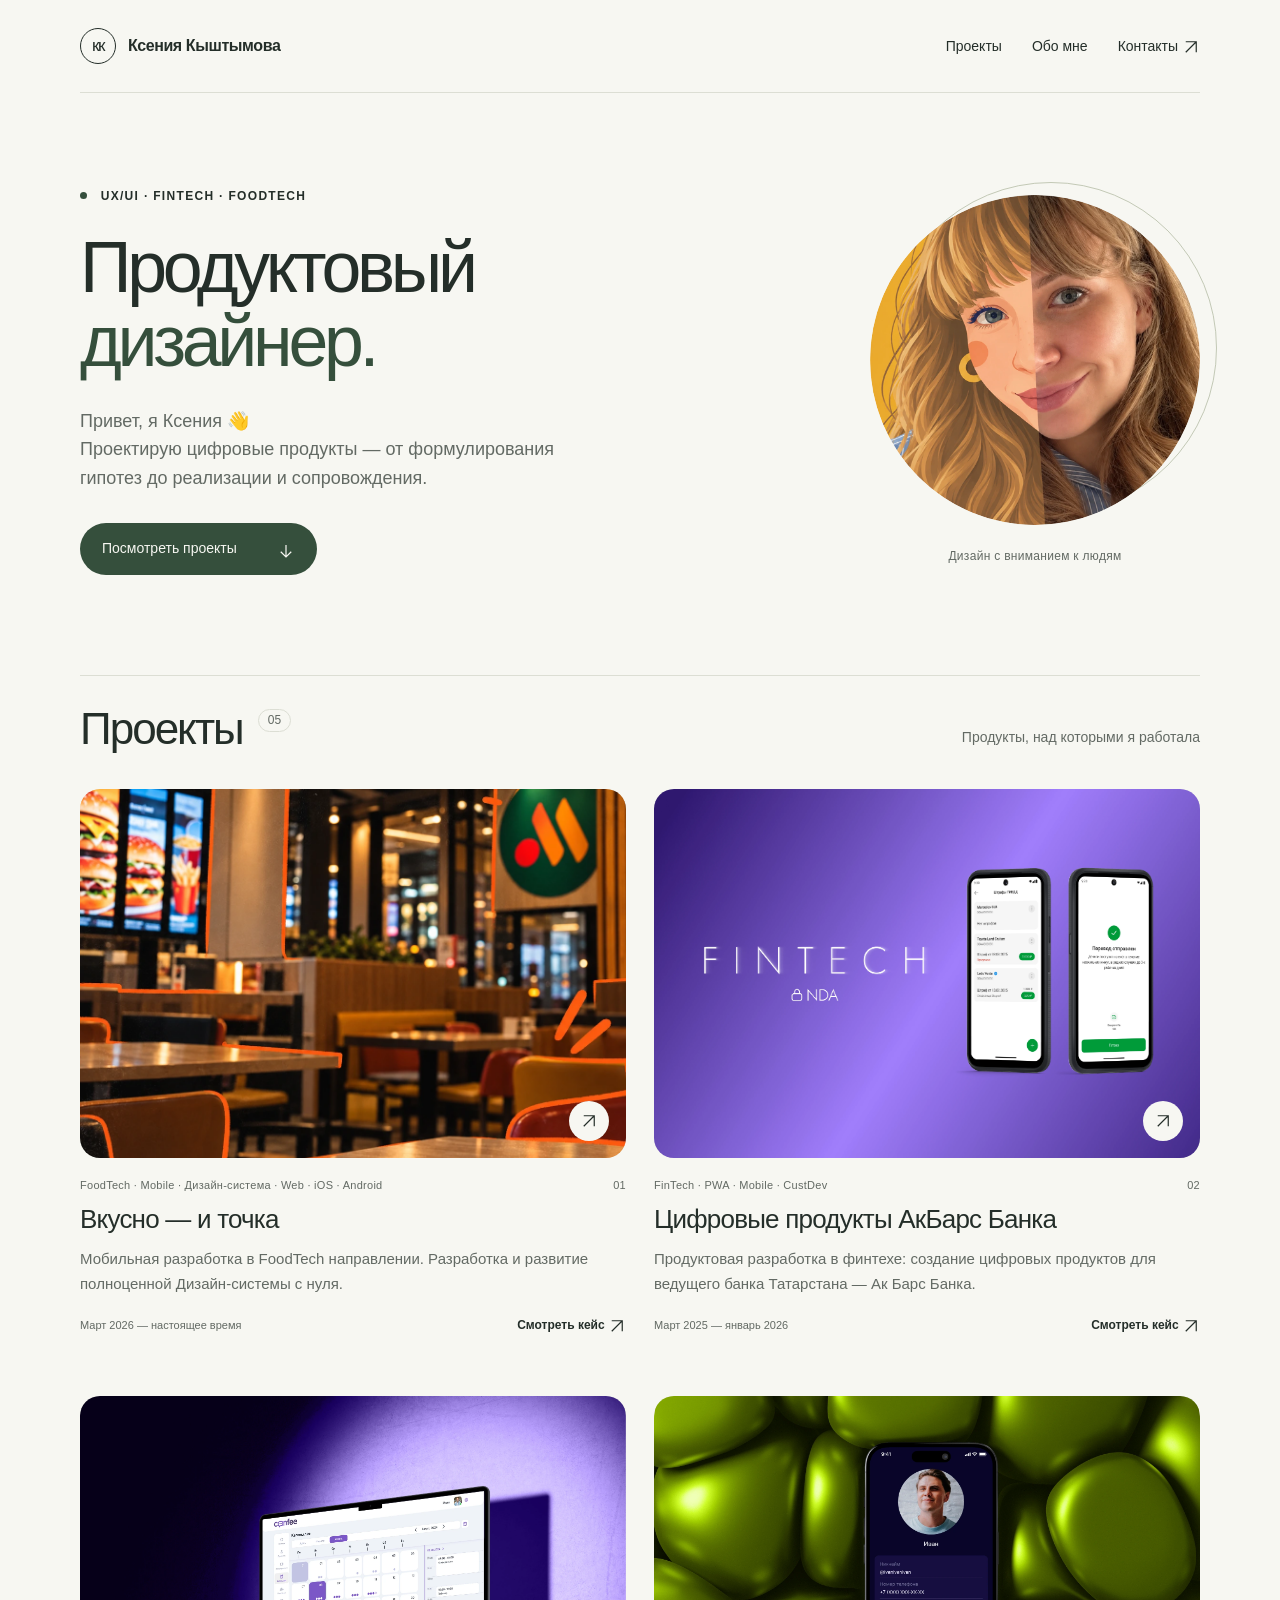
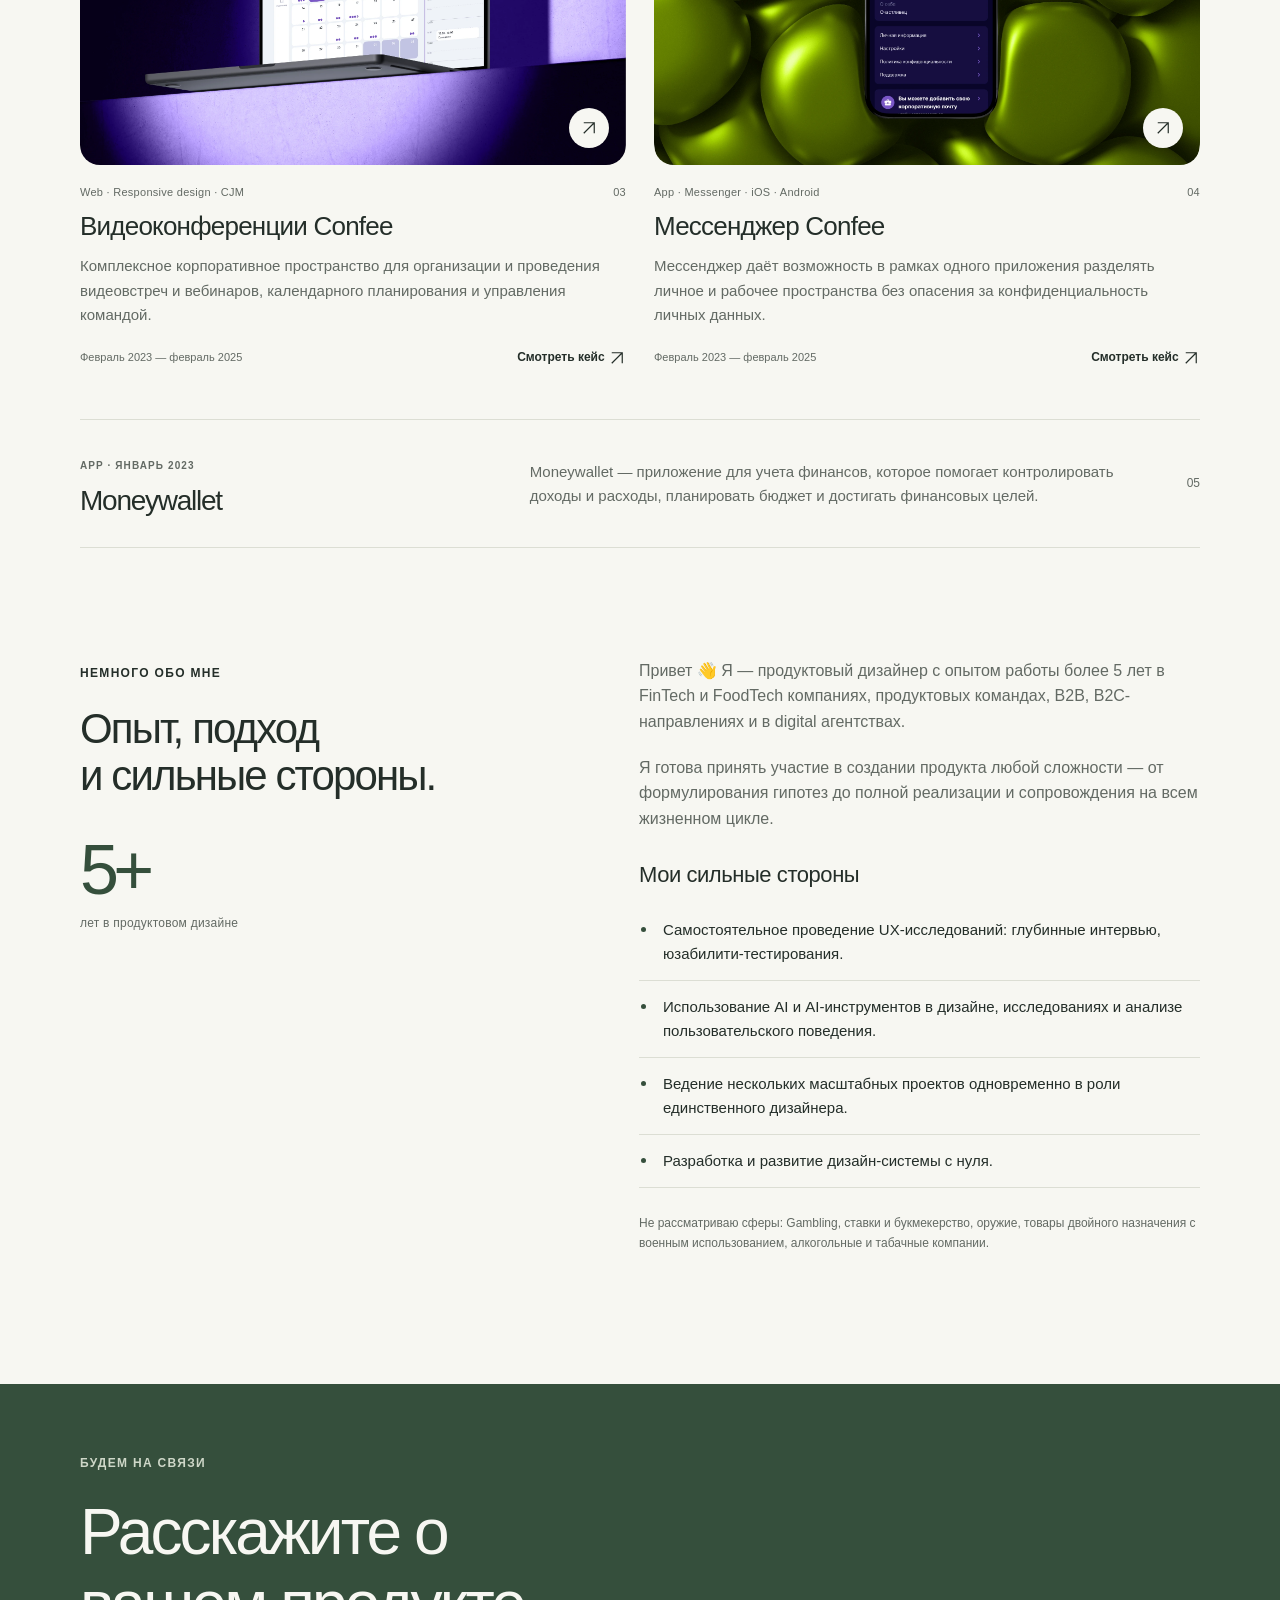
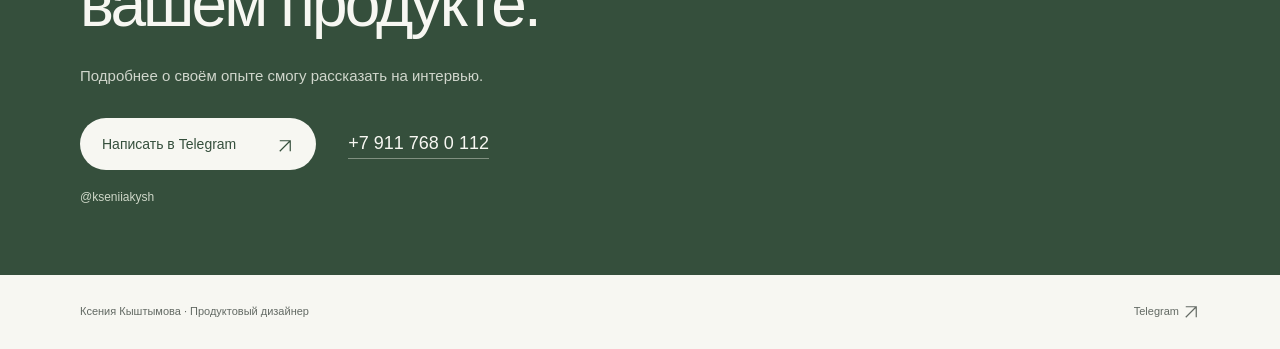
==== index.html @ c553a800 "Add Ksenia Kyshtymova portfolio for GitHub Pages" ====
<!doctype html>
<html lang="ru">
<head>
  <meta charset="utf-8">
  <meta name="viewport" content="width=device-width, initial-scale=1">
  <title>Ксения Кыштымова — продуктовый дизайнер</title>
  <meta name="description" content="Портфолио продуктового дизайнера: FinTech, FoodTech, веб-платформы и мобильные приложения. Более 5 лет опыта в B2B и B2C.">
  <meta name="theme-color" content="#f7f7f2">
  <meta property="og:type" content="website">
  <meta property="og:locale" content="ru_RU">
  <meta property="og:title" content="Ксения Кыштымова — продуктовый дизайнер">
  <meta property="og:description" content="Портфолио продуктового дизайнера: FinTech, FoodTech, веб-платформы и мобильные приложения. Более 5 лет опыта в B2B и B2C.">
  <meta property="og:url" content="https://glebsly.github.io/ksushapd/">
  <meta property="og:image" content="https://glebsly.github.io/ksushapd/assets/social.jpg">
  <link rel="canonical" href="https://glebsly.github.io/ksushapd/">
  <link rel="icon" href="assets/favicon.svg" type="image/svg+xml">
  <link rel="stylesheet" href="assets/style.css">
</head><body>
<a class="skip-link" href="#main">Перейти к содержимому</a>
<header class="site-header wrap">
  <a class="wordmark" href="index.html" aria-label="Ксения Кыштымова — на главную"><span class="monogram" aria-hidden="true">кк</span><span>Ксения Кыштымова</span></a>
  <nav aria-label="Главная навигация">
    <a href="#projects">Проекты</a>
    <a href="#about">Обо мне</a>
    <a href="#contact">Контакты <span aria-hidden="true"><svg viewBox="0 0 24 24" width="18" height="18" fill="none" stroke="currentColor" stroke-width="1.6" aria-hidden="true"><path d="M5 19 19 5M5 5h14v14"/></svg></span></a>
  </nav>
</header>
<main id="main">
  <section class="hero wrap" aria-labelledby="hero-title">
    <div class="hero-copy">
      <p class="eyebrow"><span class="dot" aria-hidden="true"></span> UX/UI · FinTech · FoodTech</p>
      <h1 id="hero-title">Продуктовый<br><span>дизайнер.</span></h1>
      <p class="hero-intro">Привет, я Ксения 👋<br>Проектирую цифровые продукты — от формулирования гипотез до реализации и сопровождения.</p>
      <a class="button" href="#projects">Посмотреть проекты <span aria-hidden="true"><svg viewBox="0 0 24 24" width="18" height="18" fill="none" stroke="currentColor" stroke-width="1.6" aria-hidden="true"><path d="M12 4v16M5 13l7 7 7-7"/></svg></span></a>
    </div>
    <div class="hero-portrait">
      <img src="assets/5ed52c6af597.webp" alt="Ксения Кыштымова" width="1035" height="1035" fetchpriority="high">
      <span class="portrait-caption">Дизайн с вниманием к людям</span>
    </div>
  </section>
  <section class="projects wrap" id="projects" aria-labelledby="projects-title">
    <div class="section-heading"><h2 id="projects-title">Проекты<span class="count">05</span></h2><p>Продукты, над которыми я работала</p></div>
    <div class="project-grid"><article class="project-card food">
  <a class="project-visual" href="cases/vkusno-i-tochka.html" aria-label="Открыть кейс: Вкусно — и точка">
    <img src="assets/9f3213bb5ba1.webp" alt="Интерьер ресторана «Вкусно — и точка»" width="1145" height="1373" loading="lazy" decoding="async">
    <span class="project-open" aria-hidden="true"><svg viewBox="0 0 24 24" width="18" height="18" fill="none" stroke="currentColor" stroke-width="1.6" aria-hidden="true"><path d="M5 19 19 5M5 5h14v14"/></svg></span>
  </a>
  <div class="project-meta"><span>FoodTech · Mobile · Дизайн-система · Web · iOS · Android</span><span>01</span></div>
  <h3><a href="cases/vkusno-i-tochka.html">Вкусно — и точка</a></h3>
  <p>Мобильная разработка в FoodTech направлении. Разработка и развитие полноценной Дизайн-системы с нуля.</p>
  <div class="project-bottom"><span>Март 2026 — настоящее время</span><a href="cases/vkusno-i-tochka.html" aria-label="Подробнее: Вкусно — и точка">Смотреть кейс <span aria-hidden="true"><svg viewBox="0 0 24 24" width="18" height="18" fill="none" stroke="currentColor" stroke-width="1.6" aria-hidden="true"><path d="M5 19 19 5M5 5h14v14"/></svg></span></a></div>
</article><article class="project-card bank">
  <a class="project-visual" href="cases/ak-bars.html" aria-label="Открыть кейс: Цифровые продукты АкБарс Банка">
    <img src="assets/fdded7eb552b.webp" alt="Мобильные интерфейсы цифровых продуктов АкБарс Банка" width="3069" height="1958" loading="lazy" decoding="async">
    <span class="project-open" aria-hidden="true"><svg viewBox="0 0 24 24" width="18" height="18" fill="none" stroke="currentColor" stroke-width="1.6" aria-hidden="true"><path d="M5 19 19 5M5 5h14v14"/></svg></span>
  </a>
  <div class="project-meta"><span>FinTech · PWA · Mobile · CustDev</span><span>02</span></div>
  <h3><a href="cases/ak-bars.html">Цифровые продукты АкБарс Банка</a></h3>
  <p>Продуктовая разработка в финтехе: создание цифровых продуктов для ведущего банка Татарстана — Ак Барс Банка.</p>
  <div class="project-bottom"><span>Март 2025 — январь 2026</span><a href="cases/ak-bars.html" aria-label="Подробнее: Цифровые продукты АкБарс Банка">Смотреть кейс <span aria-hidden="true"><svg viewBox="0 0 24 24" width="18" height="18" fill="none" stroke="currentColor" stroke-width="1.6" aria-hidden="true"><path d="M5 19 19 5M5 5h14v14"/></svg></span></a></div>
</article><article class="project-card video">
  <a class="project-visual" href="cases/confee-video.html" aria-label="Открыть кейс: Видеоконференции Confee">
    <img src="assets/6a3ffffc1e1a.webp" alt="Веб-платформа Confee: календарь и видеоконференции" width="2171" height="1629" loading="lazy" decoding="async">
    <span class="project-open" aria-hidden="true"><svg viewBox="0 0 24 24" width="18" height="18" fill="none" stroke="currentColor" stroke-width="1.6" aria-hidden="true"><path d="M5 19 19 5M5 5h14v14"/></svg></span>
  </a>
  <div class="project-meta"><span>Web · Responsive design · CJM</span><span>03</span></div>
  <h3><a href="cases/confee-video.html">Видеоконференции Confee</a></h3>
  <p>Комплексное корпоративное пространство для организации и проведения видеовстреч и вебинаров, календарного планирования и управления командой.</p>
  <div class="project-bottom"><span>Февраль 2023 — февраль 2025</span><a href="cases/confee-video.html" aria-label="Подробнее: Видеоконференции Confee">Смотреть кейс <span aria-hidden="true"><svg viewBox="0 0 24 24" width="18" height="18" fill="none" stroke="currentColor" stroke-width="1.6" aria-hidden="true"><path d="M5 19 19 5M5 5h14v14"/></svg></span></a></div>
</article><article class="project-card messenger">
  <a class="project-visual" href="cases/confee-messenger.html" aria-label="Открыть кейс: Мессенджер Confee">
    <img src="assets/93900ab8b7a8.webp" alt="Мобильное приложение Confee: личное и рабочее пространства" width="2000" height="1500" loading="lazy" decoding="async">
    <span class="project-open" aria-hidden="true"><svg viewBox="0 0 24 24" width="18" height="18" fill="none" stroke="currentColor" stroke-width="1.6" aria-hidden="true"><path d="M5 19 19 5M5 5h14v14"/></svg></span>
  </a>
  <div class="project-meta"><span>App · Messenger · iOS · Android</span><span>04</span></div>
  <h3><a href="cases/confee-messenger.html">Мессенджер Confee</a></h3>
  <p>Мессенджер даёт возможность в рамках одного приложения разделять личное и рабочее пространства без опасения за конфиденциальность личных данных.</p>
  <div class="project-bottom"><span>Февраль 2023 — февраль 2025</span><a href="cases/confee-messenger.html" aria-label="Подробнее: Мессенджер Confee">Смотреть кейс <span aria-hidden="true"><svg viewBox="0 0 24 24" width="18" height="18" fill="none" stroke="currentColor" stroke-width="1.6" aria-hidden="true"><path d="M5 19 19 5M5 5h14v14"/></svg></span></a></div>
</article></div>
    <article class="side-project">
      <div class="side-project-heading"><span class="eyebrow">App · Январь 2023</span><h3>Moneywallet</h3></div>
      <p>Moneywallet — приложение для учета финансов, которое помогает контролировать доходы и расходы, планировать бюджет и достигать финансовых целей.</p>
      <span class="side-project-number" aria-hidden="true">05</span>
    </article>
  </section>
  <section class="about wrap" id="about" aria-labelledby="about-title">
    <div class="about-heading"><span class="eyebrow">Немного обо мне</span><h2 id="about-title">Опыт, подход<br>и сильные стороны.</h2><p class="experience">5+ <span>лет в продуктовом дизайне</span></p></div>
    <div class="about-copy">
      <p>Привет 👋 Я — продуктовый дизайнер с опытом работы более 5 лет в FinTech и FoodTech компаниях, продуктовых командах, B2B, B2C-направлениях и в digital агентствах.</p>
      <p>Я готова принять участие в создании продукта любой сложности — от формулирования гипотез до полной реализации и сопровождения на всем жизненном цикле.</p>
      <h3>Мои сильные стороны</h3>
      <ul class="strengths">
        <li>Самостоятельное проведение UX-исследований: глубинные интервью, юзабилити-тестирования.</li>
        <li>Использование AI и AI-инструментов в дизайне, исследованиях и анализе пользовательского поведения.</li>
        <li>Ведение нескольких масштабных проектов одновременно в роли единственного дизайнера.</li>
        <li>Разработка и развитие дизайн-системы с нуля.</li>
      </ul>
      <p class="preferences">Не рассматриваю сферы: Gambling, ставки и букмекерство, оружие, товары двойного назначения с военным использованием, алкогольные и табачные компании.</p>
    </div>
  </section>
  <section class="contact" id="contact" aria-labelledby="contact-title"><div class="wrap contact-inner">
    <span class="eyebrow">Будем на связи</span>
    <h2 id="contact-title">Расскажите о<br>вашем продукте.</h2>
    <p>Подробнее о своём опыте смогу рассказать на интервью.</p>
    <div class="contact-links"><a class="button button-light" href="https://t.me/kseniiakysh">Написать в Telegram <span aria-hidden="true"><svg viewBox="0 0 24 24" width="18" height="18" fill="none" stroke="currentColor" stroke-width="1.6" aria-hidden="true"><path d="M5 19 19 5M5 5h14v14"/></svg></span></a><a class="phone" href="tel:+79117680112">+7 911 768 0 112</a></div>
    <span class="contact-handle">@kseniiakysh</span>
  </div></section>
</main>
<footer class="site-footer wrap">
  <span>Ксения Кыштымова · Продуктовый дизайнер</span>
  <a href="https://t.me/kseniiakysh">Telegram <span aria-hidden="true"><svg viewBox="0 0 24 24" width="18" height="18" fill="none" stroke="currentColor" stroke-width="1.6" aria-hidden="true"><path d="M5 19 19 5M5 5h14v14"/></svg></span></a>
</footer>
</body>
</html>
---- assets/style.css ----
:root{--paper:#f7f7f2;--ink:#242e29;--muted:#636a64;--line:#dcded4;--green:#354f3c;--soft:#e8eadf;--radius:20px}
*{box-sizing:border-box}
html{scroll-behavior:smooth;scroll-padding-top:24px}
body{margin:0;background:var(--paper);color:var(--ink);font-family:Arial,Helvetica,sans-serif;font-size:17px;line-height:1.6;-webkit-font-smoothing:antialiased}
a{color:inherit;text-decoration:none}
button,a{-webkit-tap-highlight-color:transparent}
a:focus-visible,button:focus-visible{outline:3px solid #809653;outline-offset:6px;border-radius:4px}
img{max-width:100%;height:auto;display:block}
svg{display:inline-block;vertical-align:middle;flex-shrink:0}
h1,h2,h3,p{margin:0}
h1,h2,h3{line-height:1.12;letter-spacing:-.045em;font-weight:500}
.wrap{width:min(1120px,calc(100% - 80px));margin-inline:auto}
.skip-link{position:absolute;top:10px;left:10px;transform:translateY(-160%);z-index:20;background:var(--green);color:white;padding:12px 20px}
.skip-link:focus{transform:translateY(0)}
.site-header{display:flex;align-items:center;justify-content:space-between;gap:24px;padding-block:28px;border-bottom:1px solid var(--line)}
.wordmark{display:flex;gap:12px;align-items:center;font-size:16px;font-weight:600;letter-spacing:-.025em}
.monogram{display:grid;place-items:center;border:1px solid var(--ink);width:36px;height:36px;border-radius:50%;font-size:17px;letter-spacing:-.08em;font-weight:500}
.site-header nav{display:flex;gap:30px;font-size:14px}
.site-header nav a:hover{color:var(--green);text-decoration:underline;text-underline-offset:5px}
.hero{display:grid;grid-template-columns:1.5fr 1fr;align-items:center;gap:64px;padding-block:94px 100px}
.eyebrow{font-size:12px;letter-spacing:.11em;text-transform:uppercase;font-weight:600;line-height:1.5}
.dot{width:7px;height:7px;background:var(--green);border-radius:50%;display:inline-block;margin-right:9px;margin-bottom:1px}
.hero h1{font-size:clamp(46px,5.6vw,74px);letter-spacing:-.06em;line-height:1.03;margin-top:26px}
.hero h1 span{color:var(--green)}
.hero-intro{margin-top:28px;max-width:480px;color:var(--muted);font-size:18px;line-height:1.6}
.button{display:inline-flex;align-items:center;justify-content:space-between;gap:40px;padding:15px 22px;background:var(--green);color:var(--paper);border-radius:40px;font-size:14px;font-weight:500;transition:background .2s,transform .2s;line-height:1.5}
.hero .button{margin-top:30px}
.button:hover{background:#253b2c;transform:translateY(-2px)}
.button span{font-size:21px;line-height:1}
.hero-portrait{position:relative;display:flex;flex-direction:column;align-items:center;justify-self:end;width:330px;max-width:100%}
.hero-portrait:before{content:"";position:absolute;width:100%;aspect-ratio:1;border:1px solid #c3c9b6;border-radius:50%;top:-13px;left:15px}
.hero-portrait img{width:100%;border-radius:50%;position:relative;aspect-ratio:1;object-fit:cover}
.portrait-caption{font-size:12px;color:var(--muted);margin-top:22px;letter-spacing:.025em}
.projects{padding-block:0 80px}
.section-heading{display:flex;justify-content:space-between;align-items:flex-end;gap:24px;border-top:1px solid var(--line);padding-top:28px;margin-bottom:36px}
.section-heading h2{font-size:44px;display:flex;align-items:flex-start;gap:15px}
.count{font-size:12px;letter-spacing:0;margin-top:5px;color:var(--muted);border:1px solid var(--line);border-radius:20px;padding:4px 9px}
.section-heading>p{font-size:14px;color:var(--muted);margin-bottom:4px}
.project-grid{display:grid;grid-template-columns:1fr 1fr;gap:60px 28px}
.project-card{min-width:0}
.project-visual{display:block;position:relative;overflow:hidden;border-radius:var(--radius);background:var(--soft);aspect-ratio:1.48}
.project-visual img{width:100%;height:100%;object-fit:cover;transition:transform .45s}
.food .project-visual img{object-position:center 46%}
.project-visual:hover img{transform:scale(1.025)}
.project-open{position:absolute;right:17px;bottom:17px;border-radius:50%;width:40px;height:40px;display:grid;place-items:center;background:var(--paper);color:var(--ink);font-size:24px}
.project-meta{display:flex;justify-content:space-between;gap:12px;margin-block:19px 10px;font-size:11px;letter-spacing:.025em;color:var(--muted)}
.project-card h3{font-size:26px;line-height:1.18;letter-spacing:-.03em}
.project-card h3 a:hover{text-decoration:underline;text-underline-offset:5px;text-decoration-thickness:1px}
.project-card>p{font-size:15px;color:var(--muted);margin-top:12px;line-height:1.65}
.project-bottom{display:flex;justify-content:space-between;align-items:baseline;gap:16px;padding-top:20px;font-size:11px;color:var(--muted)}
.project-bottom a{flex-shrink:0;color:var(--ink);font-size:12px;font-weight:600}
.project-bottom a:hover{text-decoration:underline;text-underline-offset:4px}
.side-project{margin-top:52px;border-top:1px solid var(--line);border-bottom:1px solid var(--line);padding-block:30px;display:grid;grid-template-columns:1fr 1.5fr auto;gap:36px;align-items:center}
.side-project .eyebrow{font-size:10px;color:var(--muted)}
.side-project h3{font-size:28px;margin-top:8px}
.side-project>p{font-size:15px;color:var(--muted)}
.side-project-number{font-size:12px;color:var(--muted)}
.about{display:grid;grid-template-columns:.9fr 1.1fr;gap:100px;padding-block:30px 110px}
.about h2{font-size:42px;margin-top:20px}
.experience{font-size:70px;line-height:1;margin-top:36px;color:var(--green);letter-spacing:-.08em}
.experience span{display:block;font-size:12px;letter-spacing:.02em;margin-top:12px;color:var(--muted)}
.about-copy>p{font-size:16px;color:var(--muted);margin-bottom:20px}
.about-copy h3{font-size:22px;margin-top:32px;letter-spacing:-.02em}
.strengths{list-style:none;padding:0;margin:16px 0 24px;font-size:15px}
.strengths li{padding:14px 0 14px 24px;border-bottom:1px solid var(--line);position:relative}
.strengths li:before{content:"";position:absolute;left:2px;top:23px;width:5px;height:5px;border-radius:50%;background:var(--green)}
.about-copy .preferences{font-size:12px;line-height:1.7;margin-top:25px}
.contact{background:var(--green);color:var(--paper)}
.contact-inner{padding-block:64px 68px;position:relative}
.contact .eyebrow{color:#ced7c8}
.contact h2{font-size:clamp(40px,5.3vw,64px);margin-top:22px}
.contact p{font-size:15px;color:#d0d6cc;margin-top:24px}
.contact-links{display:flex;align-items:center;gap:32px;flex-wrap:wrap;margin-top:30px}
.button-light{background:var(--paper);color:var(--green)}
.button-light:hover{background:#e4e7da}
.phone{font-size:18px;font-variant-numeric:tabular-nums;border-bottom:1px solid #809080;line-height:1.6}
.phone:hover{border-color:var(--paper)}
.contact-handle{font-size:12px;color:#ced7c8;display:block;margin-top:18px}
.site-footer{display:flex;justify-content:space-between;align-items:center;gap:20px;padding-block:28px;font-size:11px;color:var(--muted)}
.site-footer a:hover{text-decoration:underline;text-underline-offset:4px}
.case-main{max-width:1000px;padding-top:42px}
.back-link{font-size:13px;color:var(--muted)}
.back-link:hover{text-decoration:underline;text-underline-offset:4px}
.case-header{padding-block:46px 40px;border-bottom:1px solid var(--line);margin-bottom:34px}
.case-header .eyebrow{color:var(--green)}
.case-header h1{font-size:clamp(36px,5.2vw,62px);max-width:820px;margin-top:20px}
.case-date{font-size:13px;color:var(--muted);margin-top:22px}
.case-content{font-size:17px;overflow-wrap:anywhere}
.case-content p{margin:18px 0;line-height:1.75}
.case-content h2{font-size:30px;margin-block:46px 22px;letter-spacing:-.035em}
.case-content h3{font-size:23px;line-height:1.45;margin-block:26px 16px;letter-spacing:-.015em}
.case-content mark{background:var(--soft);color:var(--ink);padding:2px 5px;border-radius:4px;box-decoration-break:clone;-webkit-box-decoration-break:clone}
.case-content .highlight-pink{background:#f0e4ed}
.case-content .highlight-teal{background:#e0ece4}
.case-content ul,.case-content ol{padding-left:25px;margin-block:18px}
.case-content li{padding-left:5px;margin-block:9px;line-height:1.65}
.case-content figure{margin:28px 0}
.case-content figure img{width:100%;height:auto;border-radius:12px}
.case-content figure a{display:block;border-radius:12px}
.case-content figure a:hover{outline:1px solid #b2b9a7;outline-offset:4px}
.case-content .column-list{display:flex;gap:30px}
.case-content .column{flex:1;min-width:0}
.case-content .column-list figure{margin-block:14px}
.case-content hr{border:0;border-top:1px solid var(--line);margin-block:40px}
.case-content blockquote{margin:24px 0;border-left:3px solid var(--green);padding-left:22px}
.case-next{display:flex;justify-content:space-between;align-items:center;gap:30px;border-top:1px solid var(--line);margin-top:60px;padding-block:32px 48px;font-size:14px}
.case-next a:hover{text-decoration:underline;text-underline-offset:4px}
.case-page .site-footer{border-top:1px solid var(--line)}
@media(min-width:1450px){.hero h1{font-size:80px}}
@media(max-width:1000px){.hero{gap:40px;padding-block:70px 80px}.hero-portrait{width:270px}.hero h1{font-size:60px}.about{gap:54px}.project-bottom{flex-direction:column;gap:8px}}
@media(max-width:760px){
  .wrap{width:calc(100% - 40px)}
  .site-header{padding-block:20px;gap:16px;flex-wrap:wrap}
  .wordmark{font-size:14px;gap:10px}.monogram{width:30px;height:30px;font-size:15px}
  .site-header nav{gap:22px;font-size:12px}
  .hero{grid-template-columns:1fr auto;gap:22px;padding-block:54px 64px}
  .hero h1{font-size:clamp(40px,6.7vw,53px)}.hero .eyebrow{font-size:10px}.hero-intro{font-size:16px;margin-top:22px}.hero-portrait{width:190px}
  .portrait-caption{font-size:9px}.hero .button{font-size:13px;padding:13px 18px;margin-top:24px;gap:28px}
  .section-heading h2{font-size:36px}.section-heading>p{font-size:12px;max-width:180px;text-align:right}
  .project-grid{gap:42px 20px}.project-card h3{font-size:22px}.project-card>p{font-size:14px}.project-meta{font-size:10px;line-height:1.5}.project-visual{border-radius:14px;aspect-ratio:1.25}
  .project-open{width:33px;height:33px;font-size:21px;right:12px;bottom:12px}
  .side-project{gap:20px;grid-template-columns:.8fr 1.2fr}.side-project-number{display:none}
  .about{gap:32px;grid-template-columns:1fr 1.25fr;padding-block:10px 72px}.about h2{font-size:32px}.about-copy>p{font-size:15px}.strengths{font-size:14px}.experience{font-size:60px}
  .contact-inner{padding-block:48px}.contact h2{font-size:46px}.contact-links{gap:22px}
  .site-footer{font-size:10px;padding-block:23px}
  .case-content{font-size:16px}.case-content h2{font-size:28px}.case-content h3{font-size:21px}.case-content .column-list{gap:20px}
}
@media(max-width:540px){
  .site-header{justify-content:center;gap:17px}.site-header nav{justify-content:center;width:100%;gap:28px}
  .hero{grid-template-columns:1fr;padding-block:42px 56px;gap:34px}
  .hero-copy{position:relative}.hero h1{font-size:clamp(39px,10.2vw,54px);margin-top:20px}.hero-intro{max-width:360px}
  .hero-portrait{width:180px;justify-self:start;flex-direction:row;gap:25px;align-items:center}.hero-portrait img{width:150px;flex-shrink:0}.hero-portrait:before{width:150px;top:-7px;left:8px}.portrait-caption{min-width:112px;font-size:11px;line-height:1.6;margin-top:0}
  .section-heading{display:block;padding-top:24px;margin-bottom:26px}.section-heading h2{font-size:36px}.section-heading>p{text-align:left;max-width:none;margin-top:12px}
  .project-grid{grid-template-columns:1fr;gap:40px}.project-visual{aspect-ratio:1.48}.project-card h3{font-size:25px}.project-meta{font-size:10px}.project-card>p{font-size:15px}.project-bottom{flex-direction:row;flex-wrap:wrap;font-size:10px;gap:14px;padding-top:17px}
  .side-project{grid-template-columns:1fr;gap:16px;margin-top:36px;padding-block:25px}.side-project h3{font-size:26px}.projects{padding-bottom:50px}
  .about{grid-template-columns:1fr;gap:30px;padding-bottom:60px}.about h2{font-size:36px}.experience{margin-top:26px;font-size:54px}.experience span{display:inline-block;max-width:150px;font-size:11px;line-height:1.5;letter-spacing:0;margin-left:14px;margin-top:0}.about-copy .preferences{font-size:11px}
  .contact h2{font-size:42px}.contact p{font-size:14px}.contact-links{align-items:flex-start;flex-direction:column;gap:22px}.phone{font-size:17px}
  .site-footer{align-items:flex-start;flex-direction:column;gap:8px}
  .case-main{padding-top:28px}.case-header{padding-block:30px}.case-header h1{font-size:36px;overflow-wrap:anywhere}.case-header .eyebrow{font-size:10px}
  .case-content .column-list{flex-direction:column;gap:0}.case-content h2{font-size:27px;margin-top:34px}.case-content h3{font-size:20px}.case-content figure{margin-block:22px}.case-content figure img{border-radius:9px}
  .case-next{align-items:flex-start;flex-direction:column;gap:20px;margin-top:40px;padding-block:25px 40px}
}
@media(prefers-reduced-motion:reduce){html{scroll-behavior:auto}*,*:before,*:after{transition:none!important}}
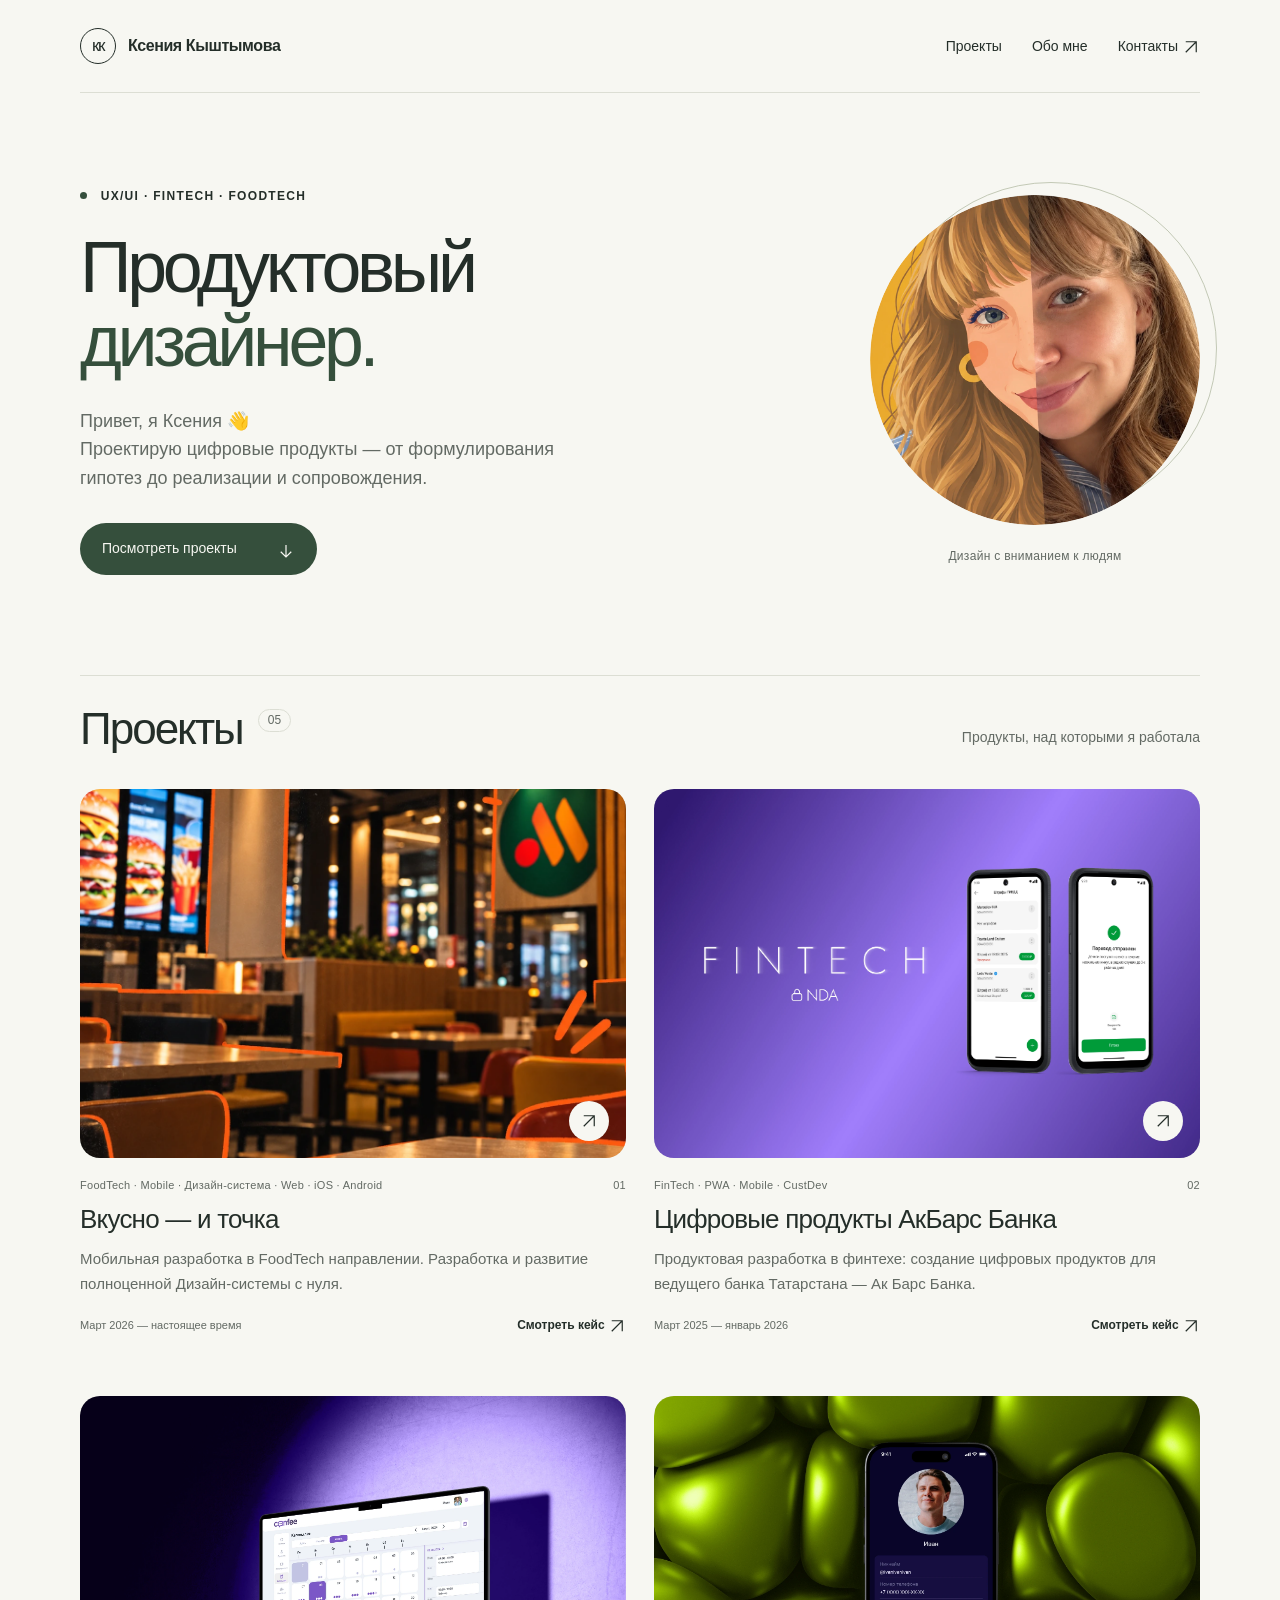
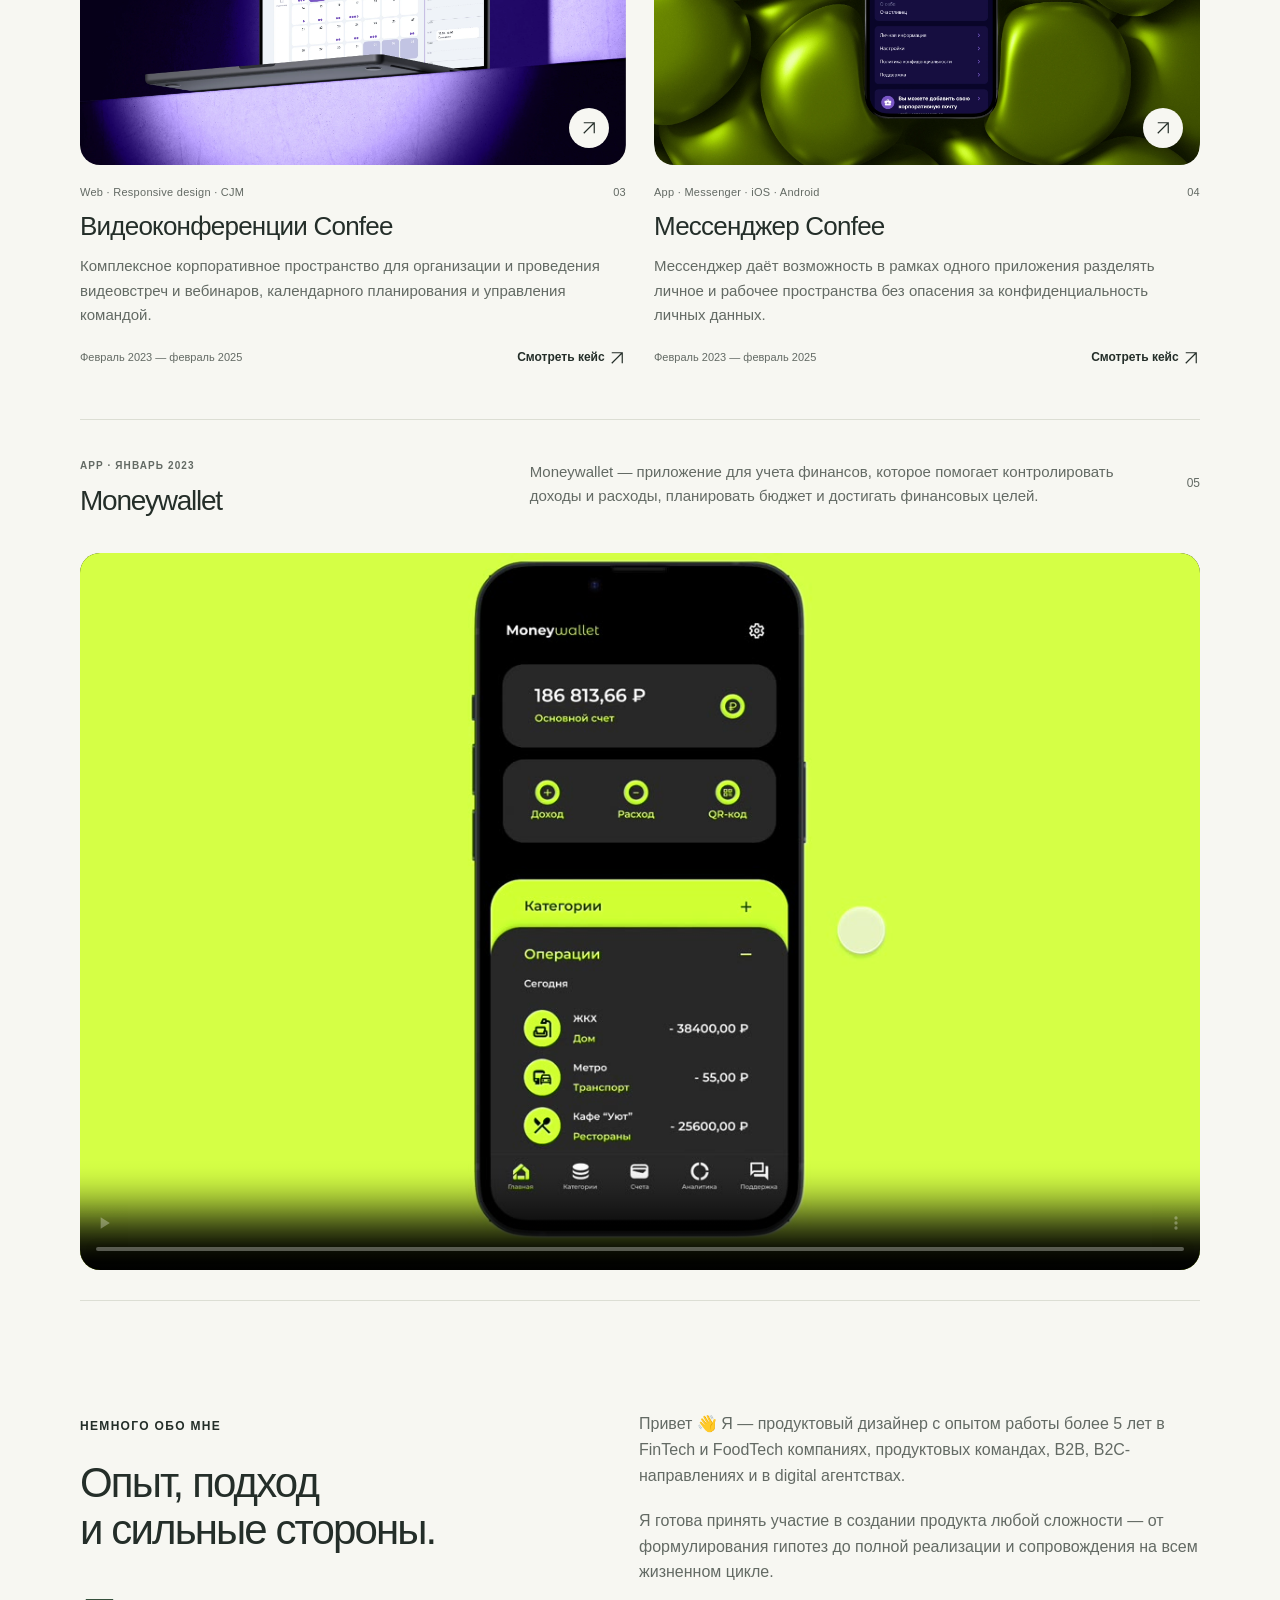
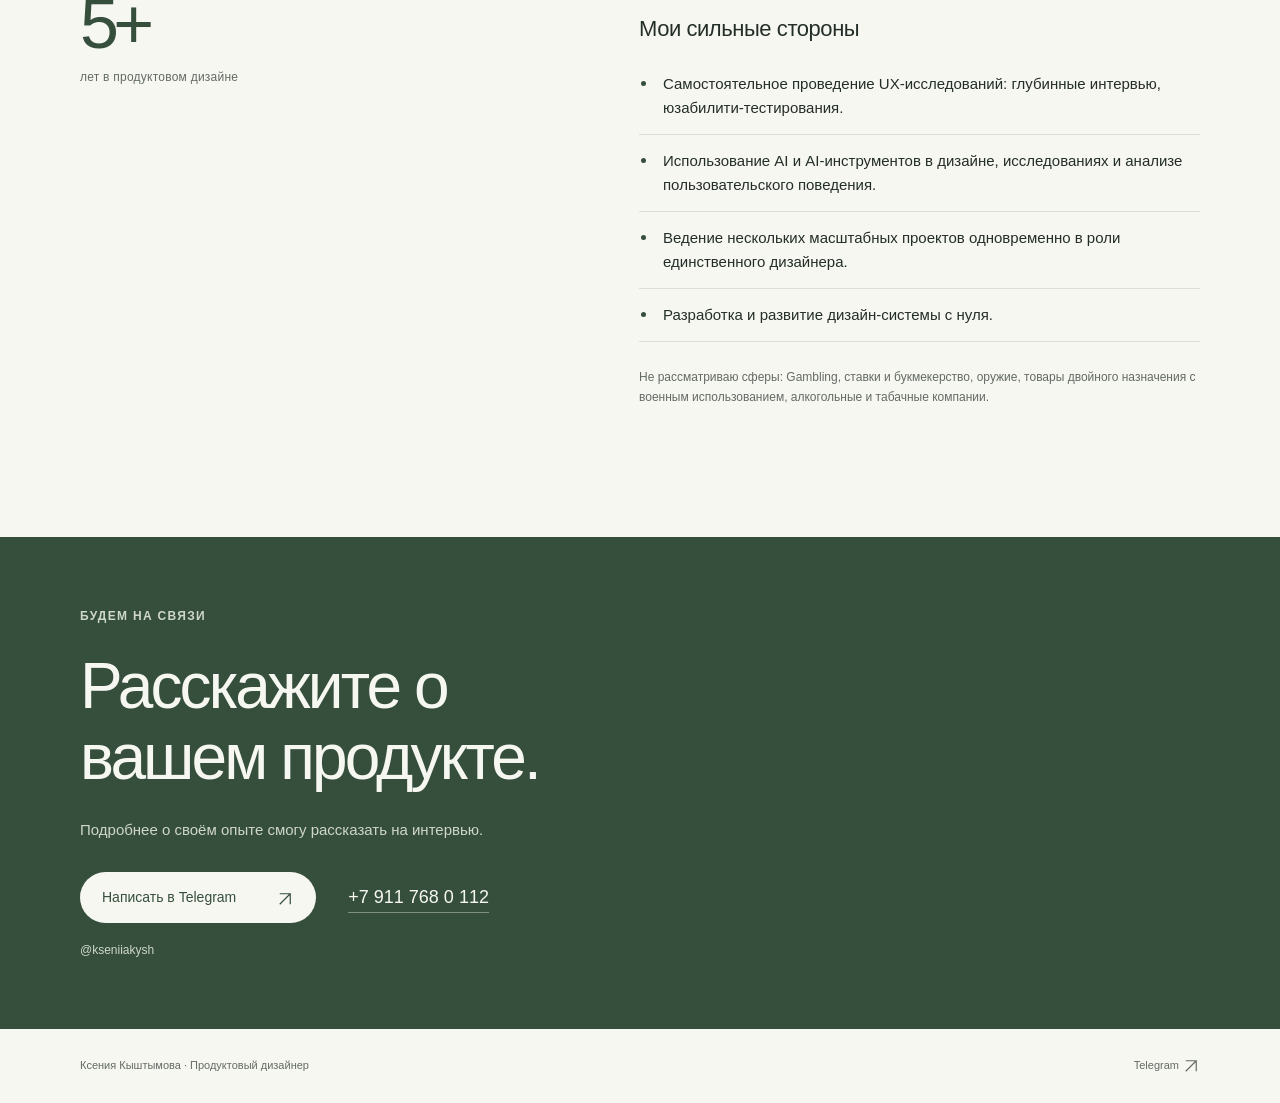
==== commit 602129c2: "Add Moneywallet project video" ====
--- a/index.html
+++ b/index.html
@@ -81,6 +81,12 @@
       <div class="side-project-heading"><span class="eyebrow">App · Январь 2023</span><h3>Moneywallet</h3></div>
       <p>Moneywallet — приложение для учета финансов, которое помогает контролировать доходы и расходы, планировать бюджет и достигать финансовых целей.</p>
       <span class="side-project-number" aria-hidden="true">05</span>
+      <figure class="side-project-video">
+        <video controls playsinline preload="metadata" poster="assets/moneywallet-poster.jpg" width="2082" height="1334" aria-label="Демонстрация приложения Moneywallet">
+          <source src="assets/moneywallet.mp4" type="video/mp4">
+          Ваш браузер не поддерживает воспроизведение видео. <a href="assets/moneywallet.mp4">Скачать видео Moneywallet</a>.
+        </video>
+      </figure>
     </article>
   </section>
   <section class="about wrap" id="about" aria-labelledby="about-title">
@@ -111,4 +117,4 @@
   <a href="https://t.me/kseniiakysh">Telegram <span aria-hidden="true"><svg viewBox="0 0 24 24" width="18" height="18" fill="none" stroke="currentColor" stroke-width="1.6" aria-hidden="true"><path d="M5 19 19 5M5 5h14v14"/></svg></span></a>
 </footer>
 </body>
-</html>+</html>
--- a/assets/style.css
+++ b/assets/style.css
@@ -55,6 +55,8 @@
 .side-project h3{font-size:28px;margin-top:8px}
 .side-project>p{font-size:15px;color:var(--muted)}
 .side-project-number{font-size:12px;color:var(--muted)}
+.side-project-video{grid-column:1/-1;margin:0}
+.side-project-video video{display:block;width:100%;height:auto;aspect-ratio:2082/1334;border-radius:var(--radius);background:#171b1a}
 .about{display:grid;grid-template-columns:.9fr 1.1fr;gap:100px;padding-block:30px 110px}
 .about h2{font-size:42px;margin-top:20px}
 .experience{font-size:70px;line-height:1;margin-top:36px;color:var(--green);letter-spacing:-.08em}
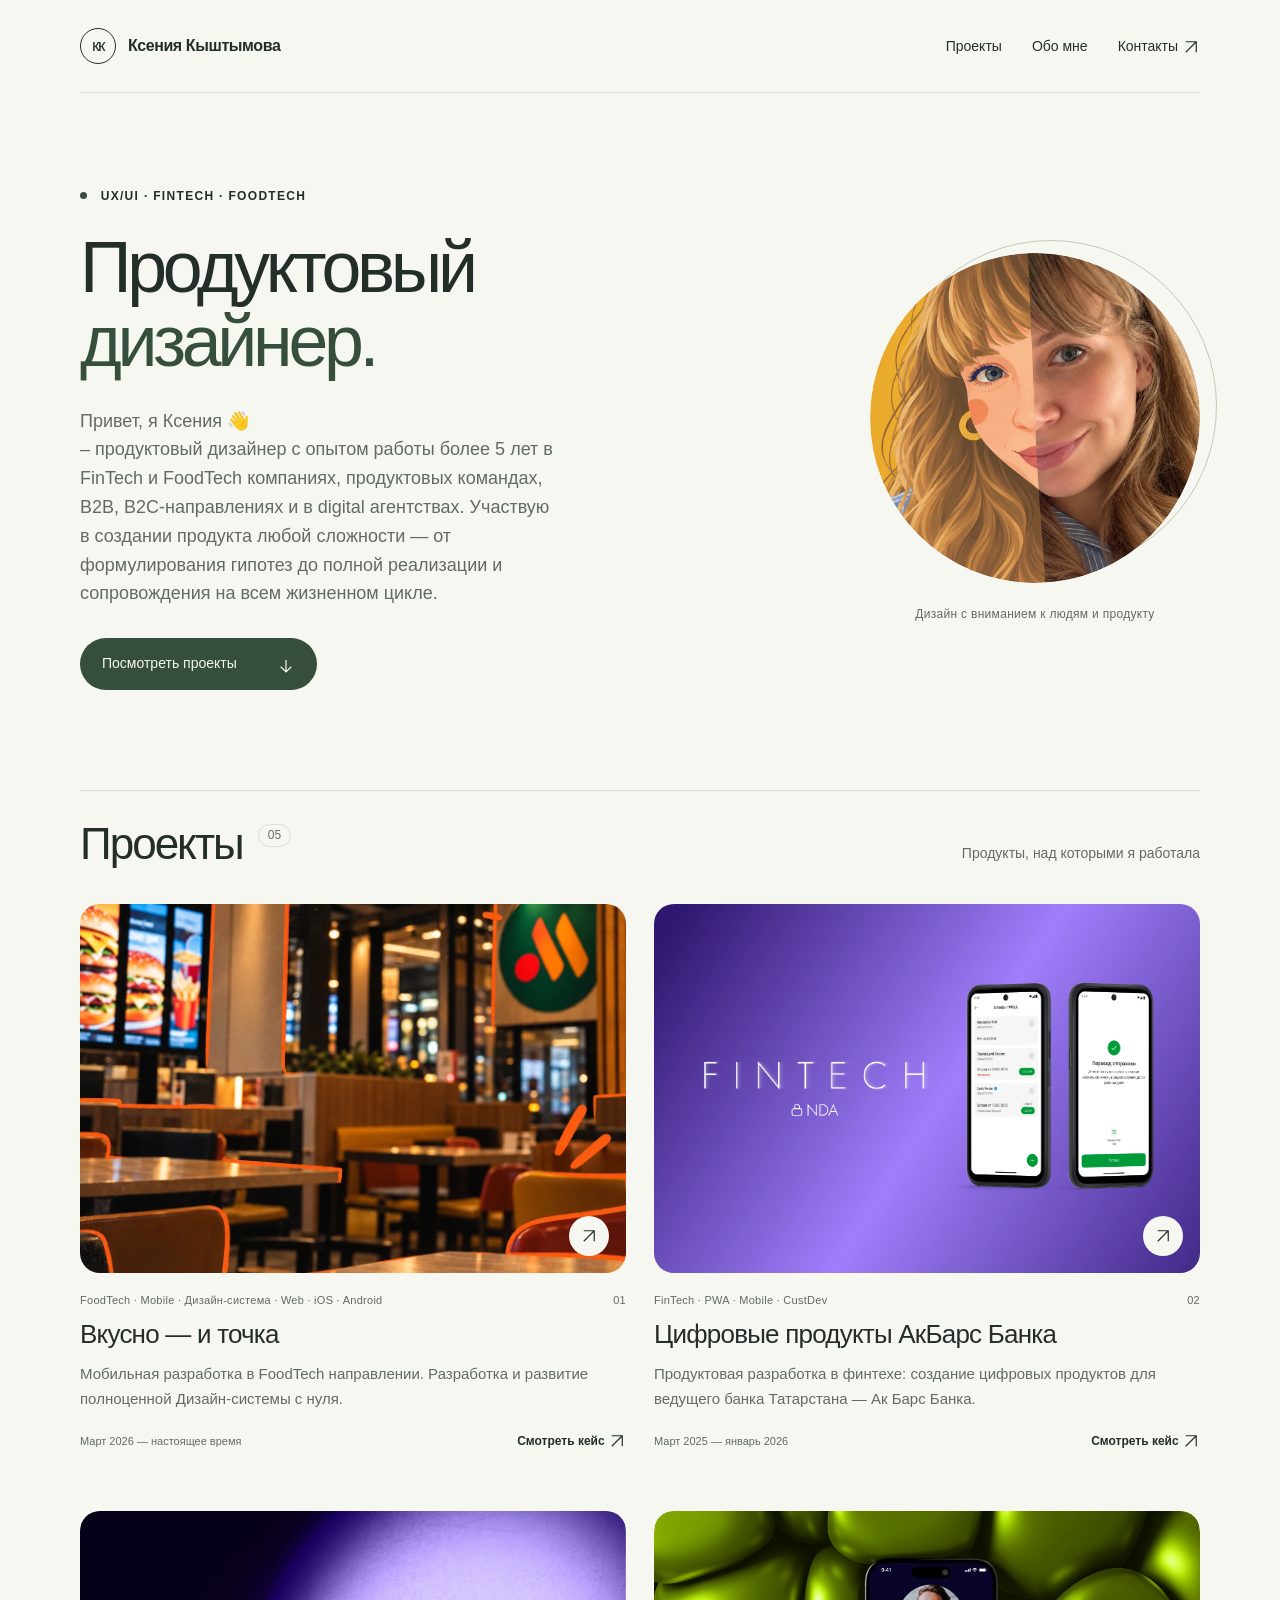
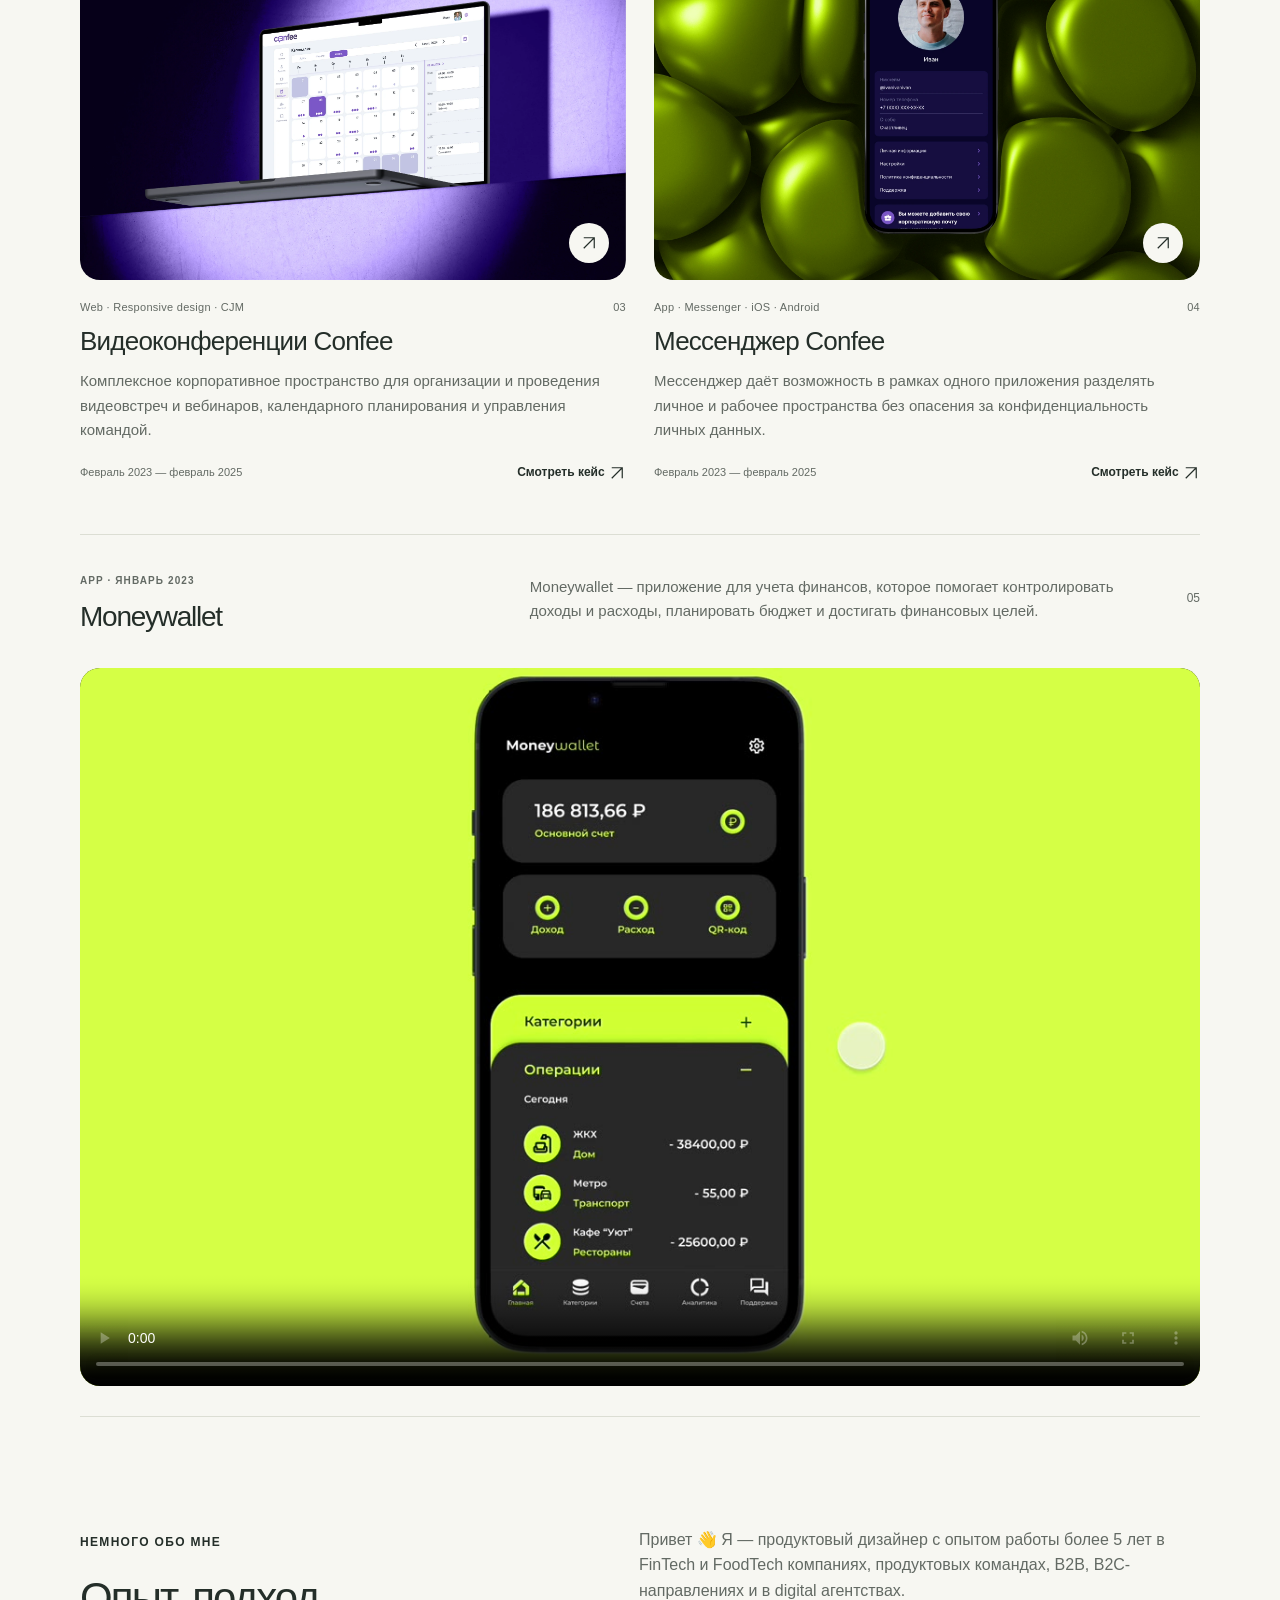
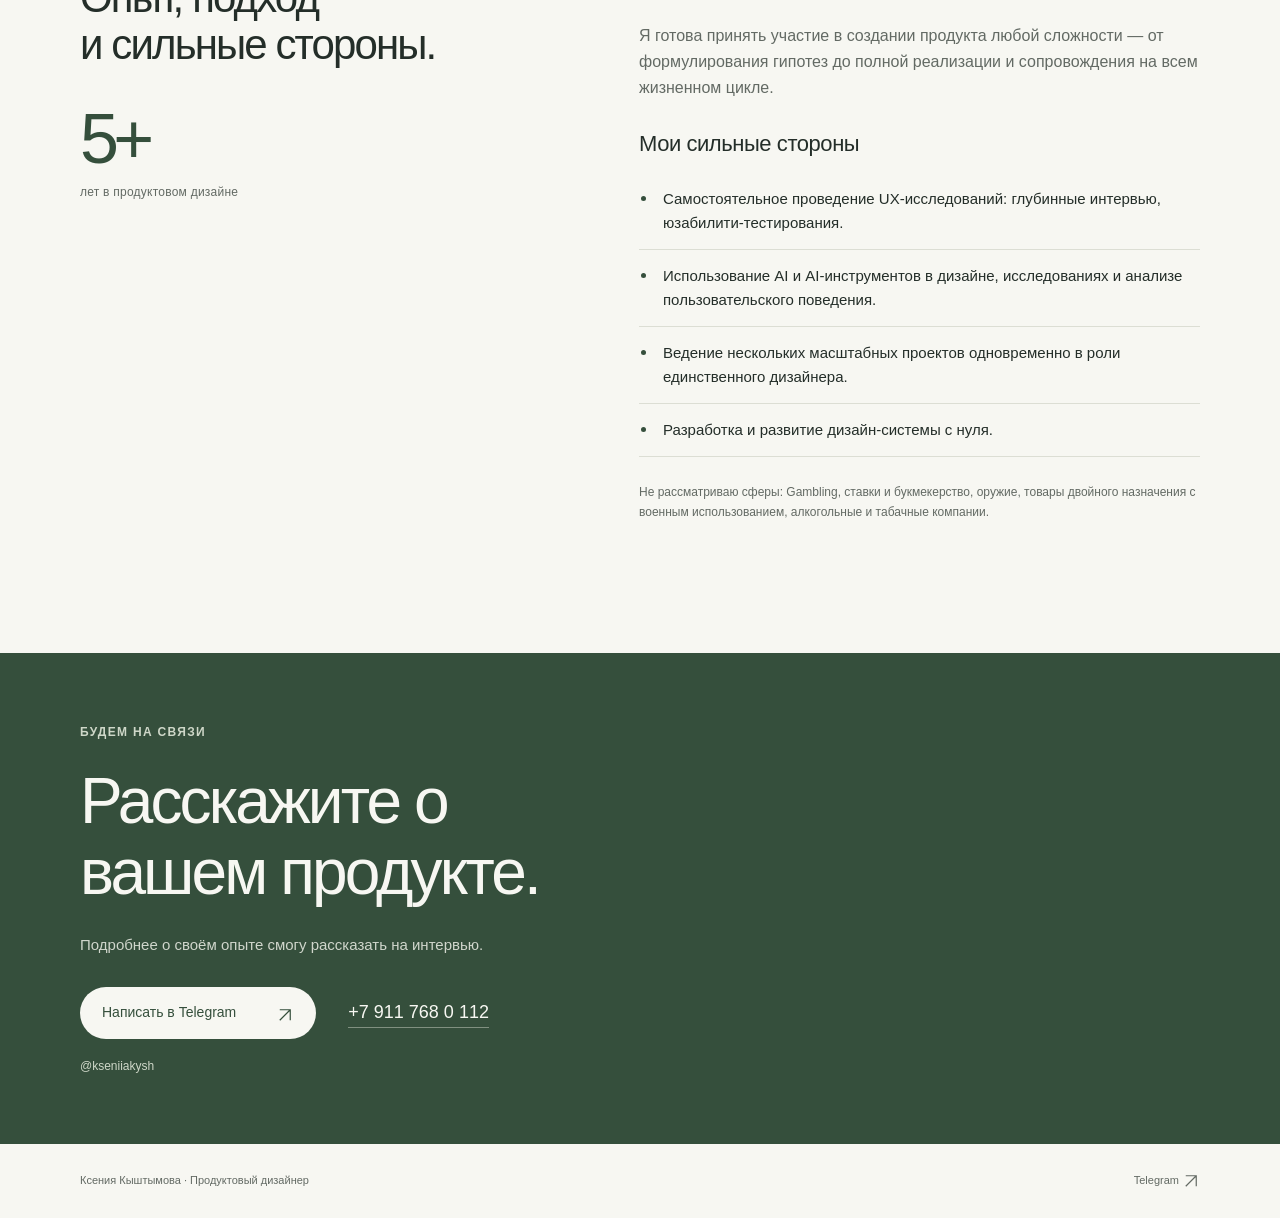
==== commit 538920ad: "Update index.html" ====
--- a/index.html
+++ b/index.html
@@ -30,12 +30,13 @@
     <div class="hero-copy">
       <p class="eyebrow"><span class="dot" aria-hidden="true"></span> UX/UI · FinTech · FoodTech</p>
       <h1 id="hero-title">Продуктовый<br><span>дизайнер.</span></h1>
-      <p class="hero-intro">Привет, я Ксения 👋<br>Проектирую цифровые продукты — от формулирования гипотез до реализации и сопровождения.</p>
+      <p class="hero-intro">Привет, я Ксения 👋<br>– продуктовый дизайнер с опытом работы более 5 лет в FinTech и FoodTech компаниях, продуктовых командах, В2В, В2С-направлениях и в digital агентствах.
+Участвую в создании продукта любой сложности — от формулирования гипотез до полной реализации и сопровождения на всем жизненном цикле.</p>
       <a class="button" href="#projects">Посмотреть проекты <span aria-hidden="true"><svg viewBox="0 0 24 24" width="18" height="18" fill="none" stroke="currentColor" stroke-width="1.6" aria-hidden="true"><path d="M12 4v16M5 13l7 7 7-7"/></svg></span></a>
     </div>
     <div class="hero-portrait">
       <img src="assets/5ed52c6af597.webp" alt="Ксения Кыштымова" width="1035" height="1035" fetchpriority="high">
-      <span class="portrait-caption">Дизайн с вниманием к людям</span>
+      <span class="portrait-caption">Дизайн с вниманием к людям и продукту</span>
     </div>
   </section>
   <section class="projects wrap" id="projects" aria-labelledby="projects-title">
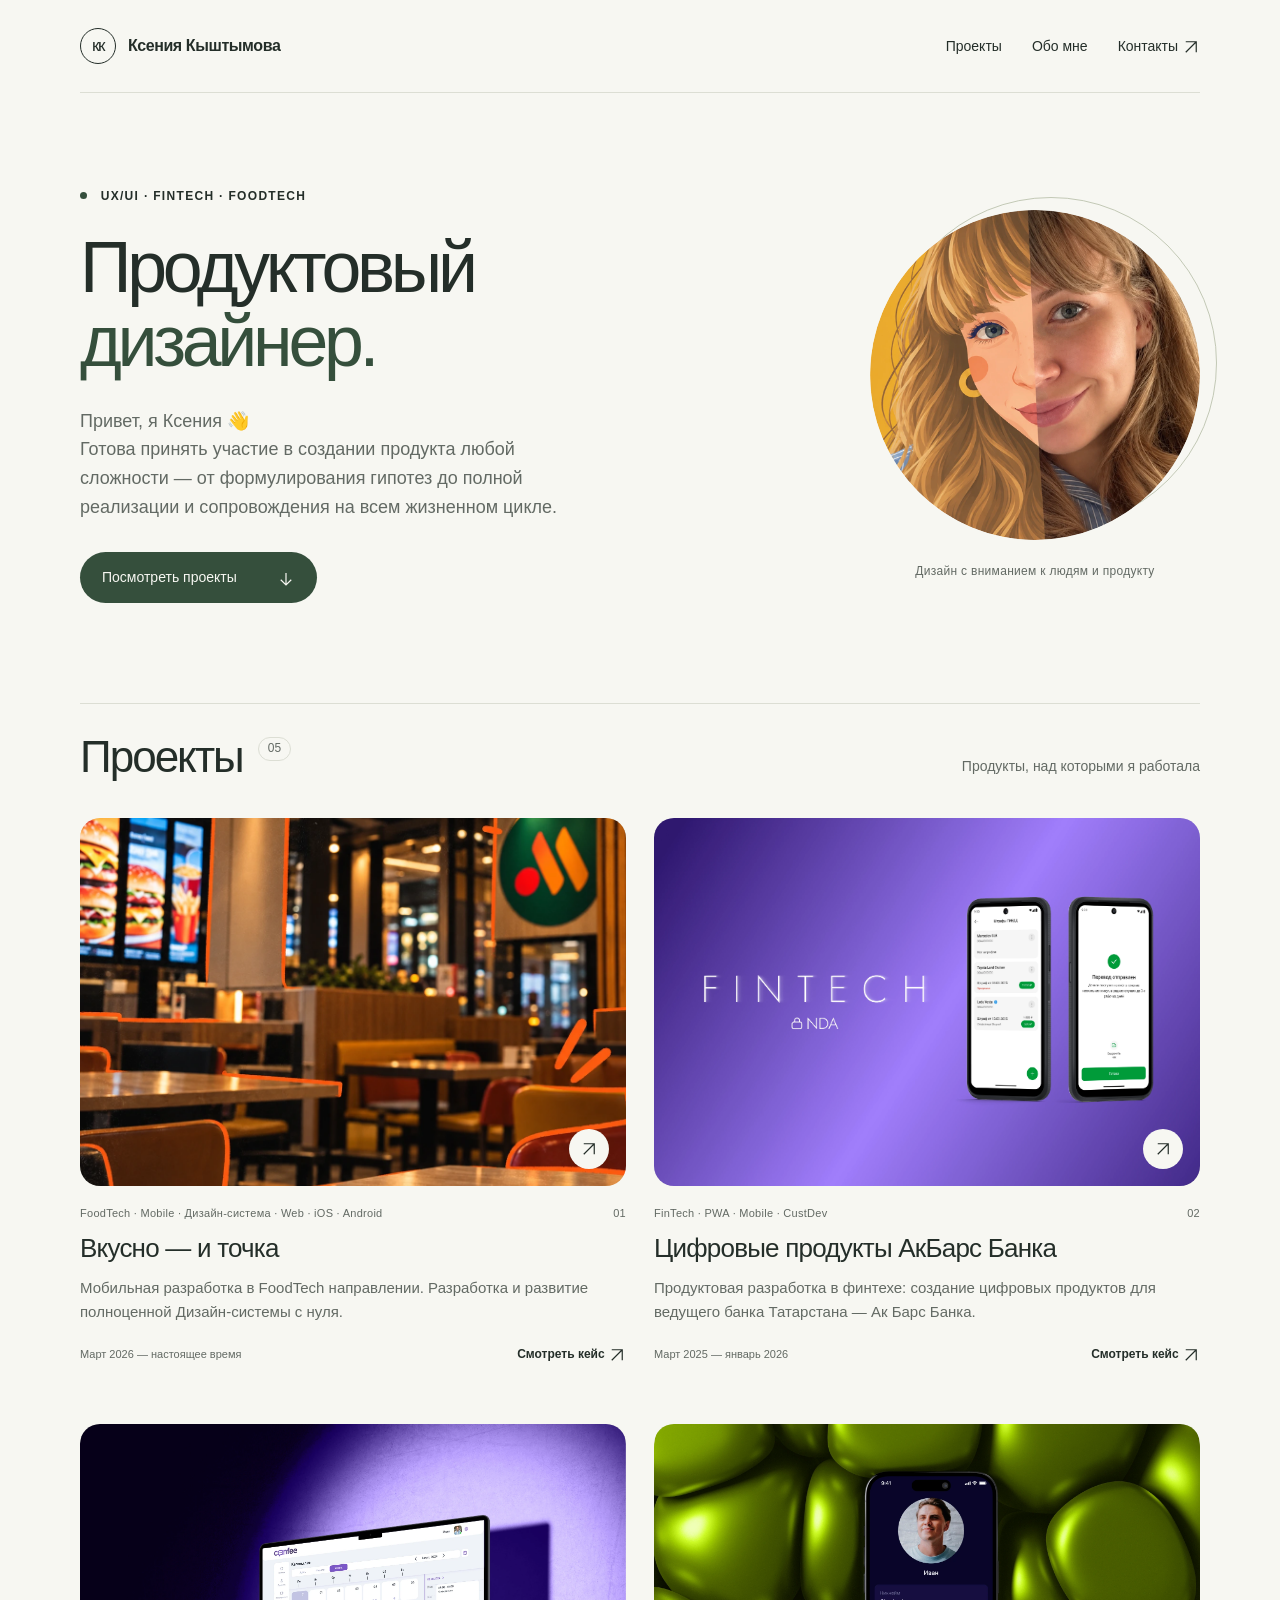
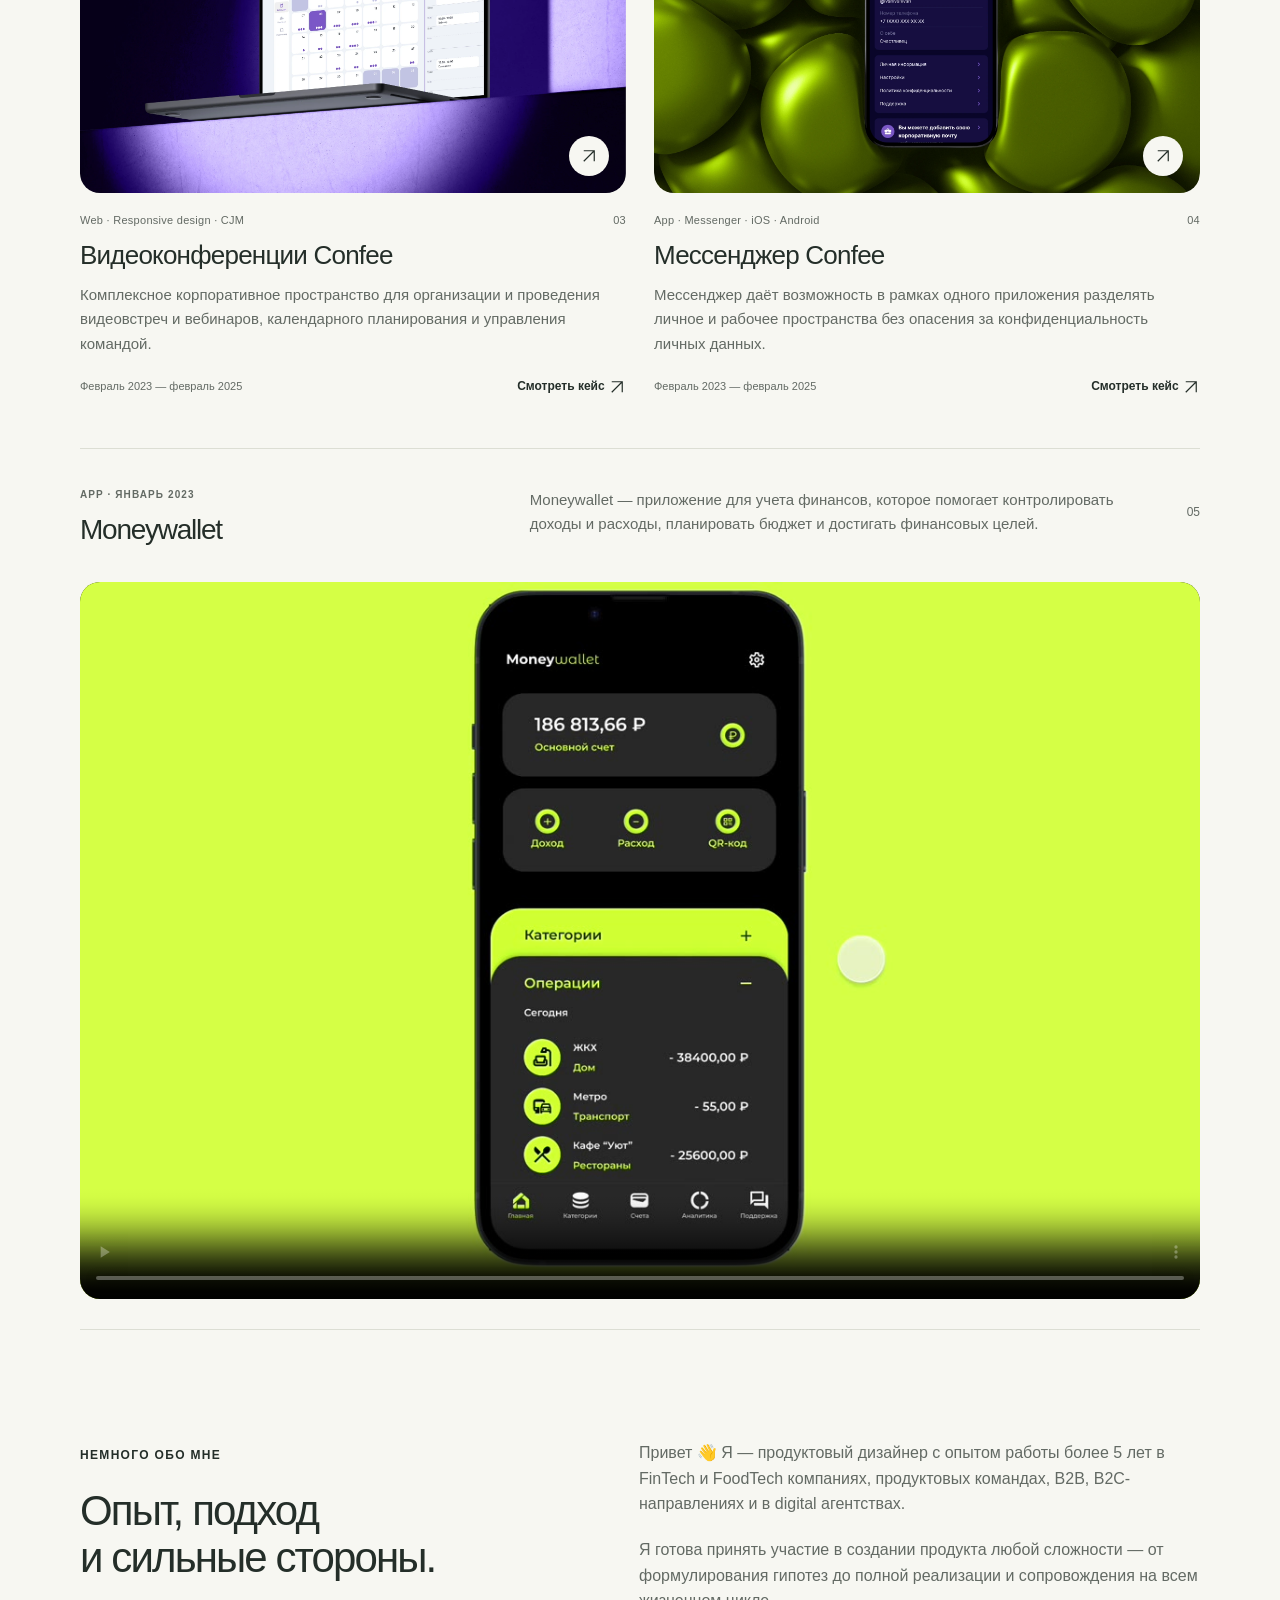
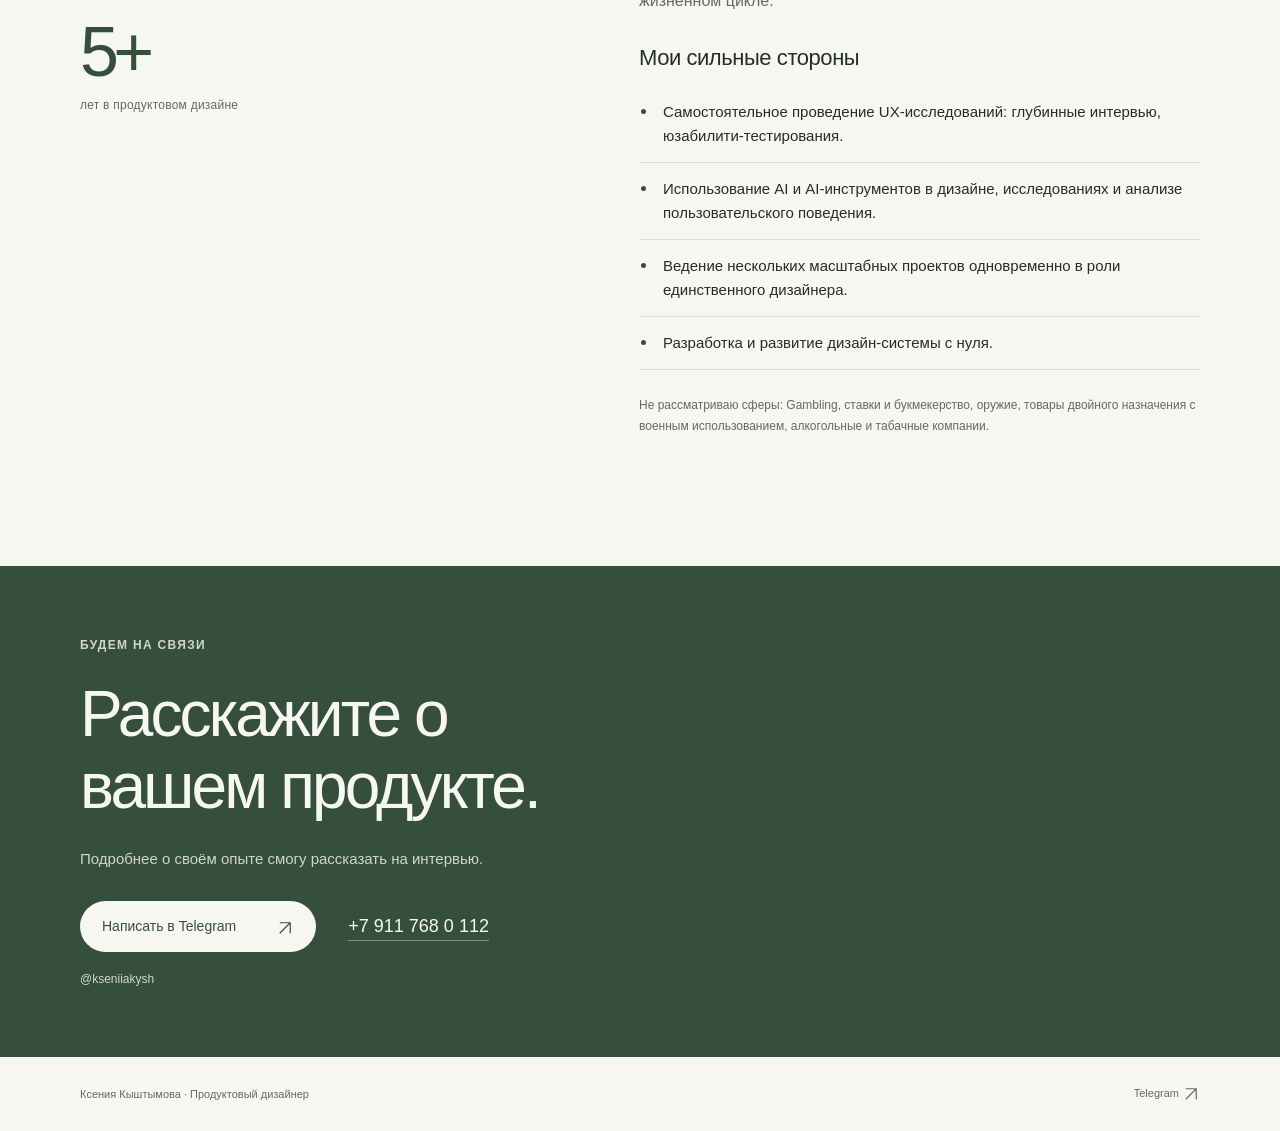
==== commit fef2a25e: "Update index.html" ====
--- a/index.html
+++ b/index.html
@@ -30,8 +30,7 @@
     <div class="hero-copy">
       <p class="eyebrow"><span class="dot" aria-hidden="true"></span> UX/UI · FinTech · FoodTech</p>
       <h1 id="hero-title">Продуктовый<br><span>дизайнер.</span></h1>
-      <p class="hero-intro">Привет, я Ксения 👋<br>– продуктовый дизайнер с опытом работы более 5 лет в FinTech и FoodTech компаниях, продуктовых командах, В2В, В2С-направлениях и в digital агентствах.
-Участвую в создании продукта любой сложности — от формулирования гипотез до полной реализации и сопровождения на всем жизненном цикле.</p>
+      <p class="hero-intro">Привет, я Ксения 👋<br> Готова принять участие в создании продукта любой сложности — от формулирования гипотез до полной реализации и сопровождения на всем жизненном цикле.</p>
       <a class="button" href="#projects">Посмотреть проекты <span aria-hidden="true"><svg viewBox="0 0 24 24" width="18" height="18" fill="none" stroke="currentColor" stroke-width="1.6" aria-hidden="true"><path d="M12 4v16M5 13l7 7 7-7"/></svg></span></a>
     </div>
     <div class="hero-portrait">
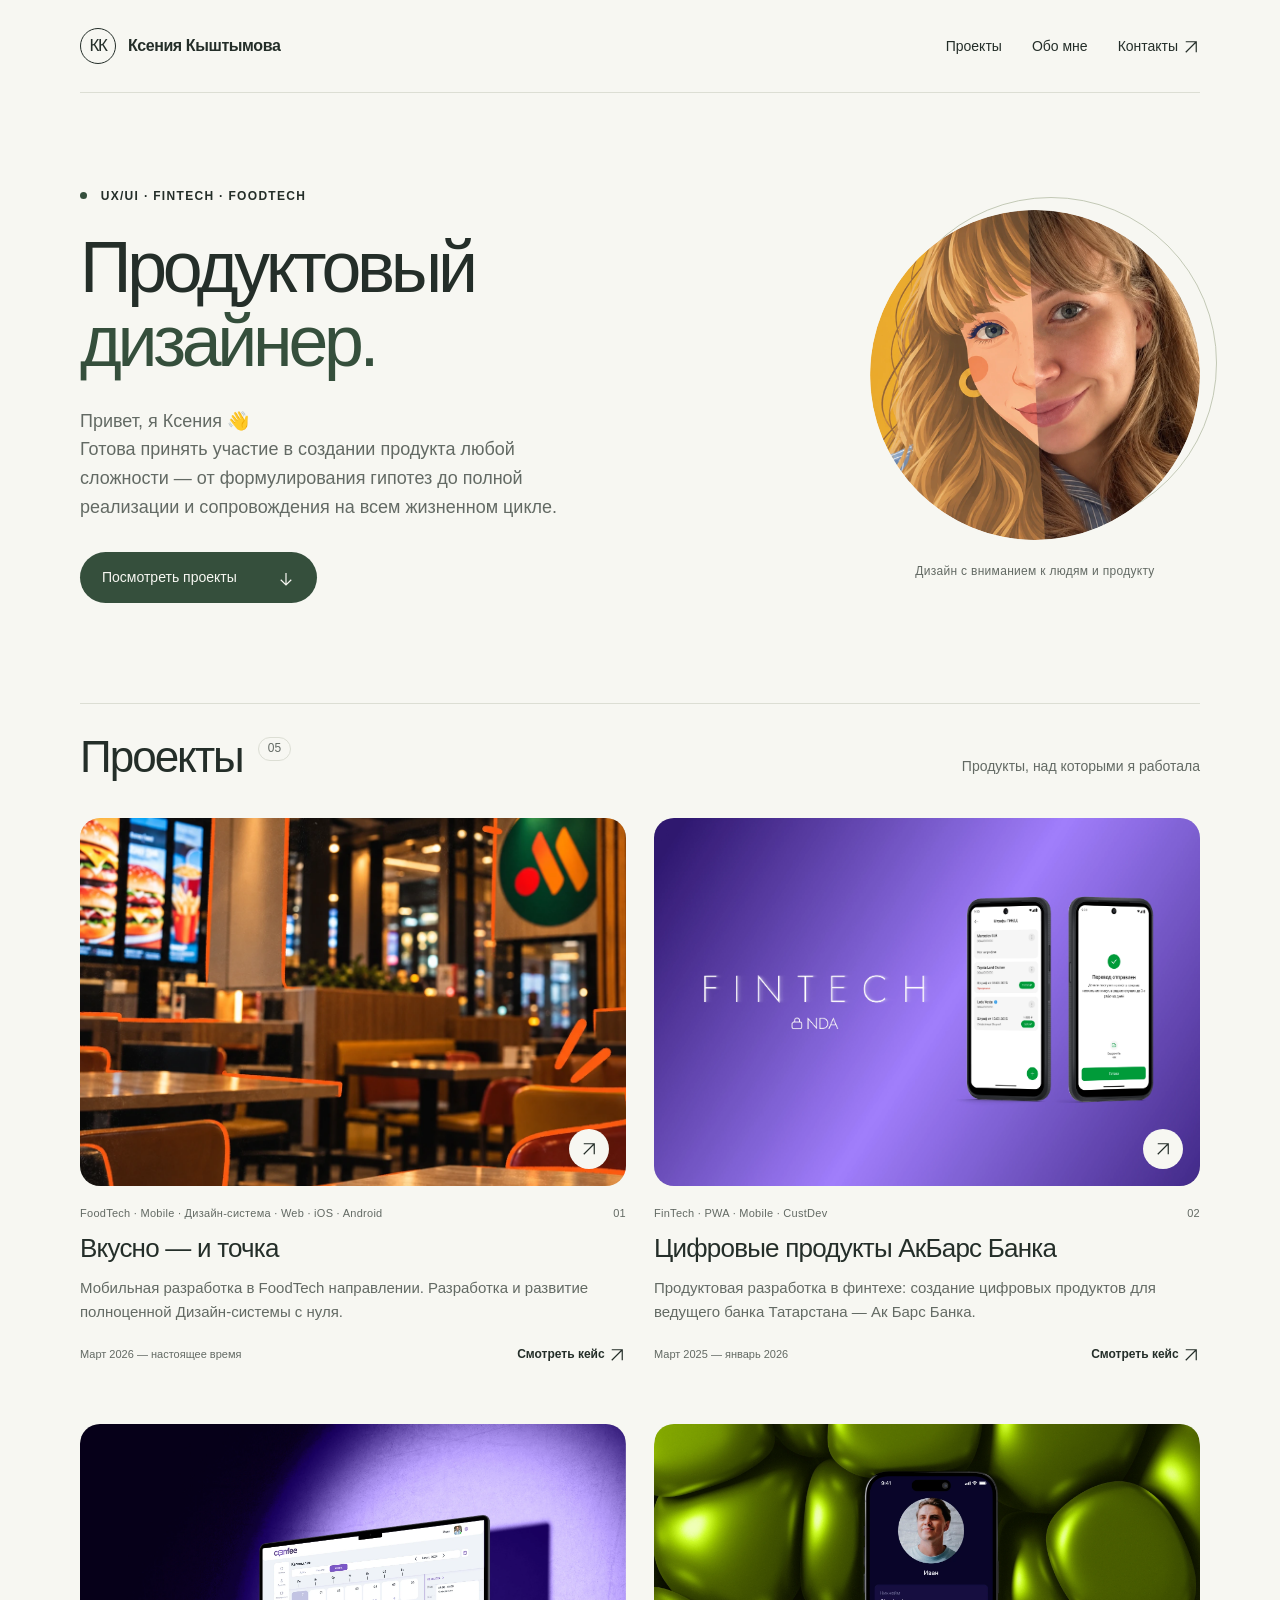
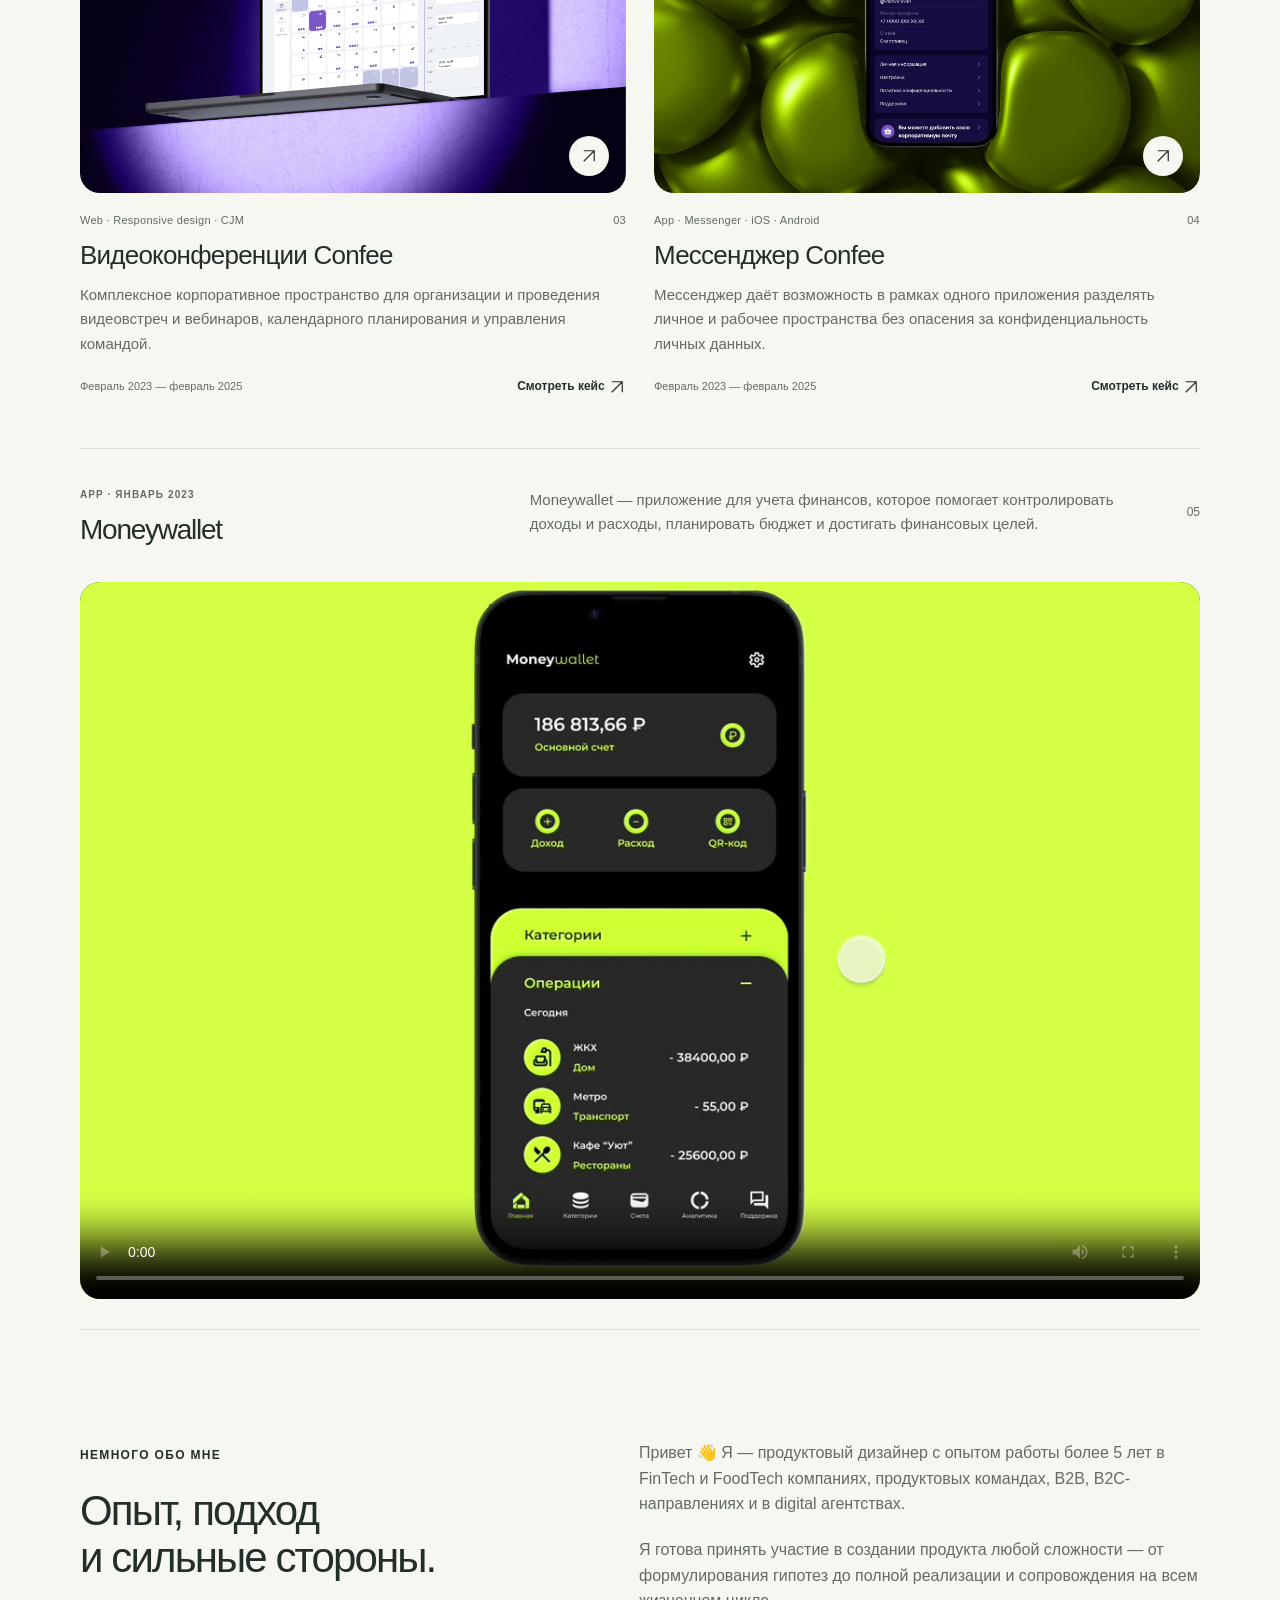
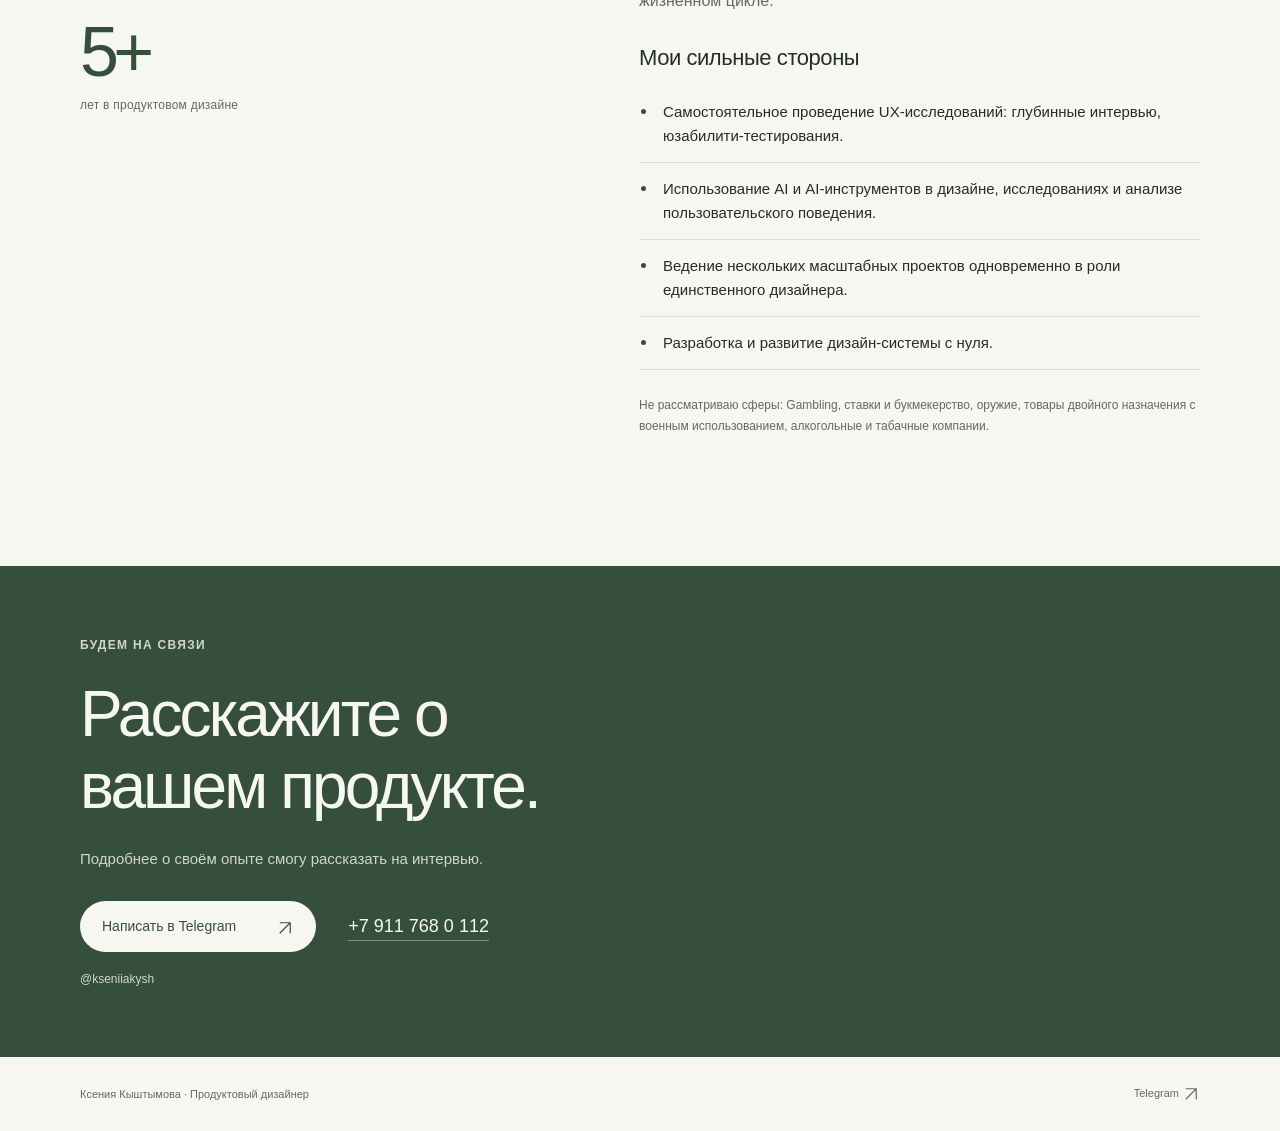
==== commit 59057e8f: "Update index.html" ====
--- a/index.html
+++ b/index.html
@@ -18,7 +18,7 @@
 </head><body>
 <a class="skip-link" href="#main">Перейти к содержимому</a>
 <header class="site-header wrap">
-  <a class="wordmark" href="index.html" aria-label="Ксения Кыштымова — на главную"><span class="monogram" aria-hidden="true">кк</span><span>Ксения Кыштымова</span></a>
+  <a class="wordmark" href="index.html" aria-label="Ксения Кыштымова — на главную"><span class="monogram" aria-hidden="true">КК</span><span>Ксения Кыштымова</span></a>
   <nav aria-label="Главная навигация">
     <a href="#projects">Проекты</a>
     <a href="#about">Обо мне</a>
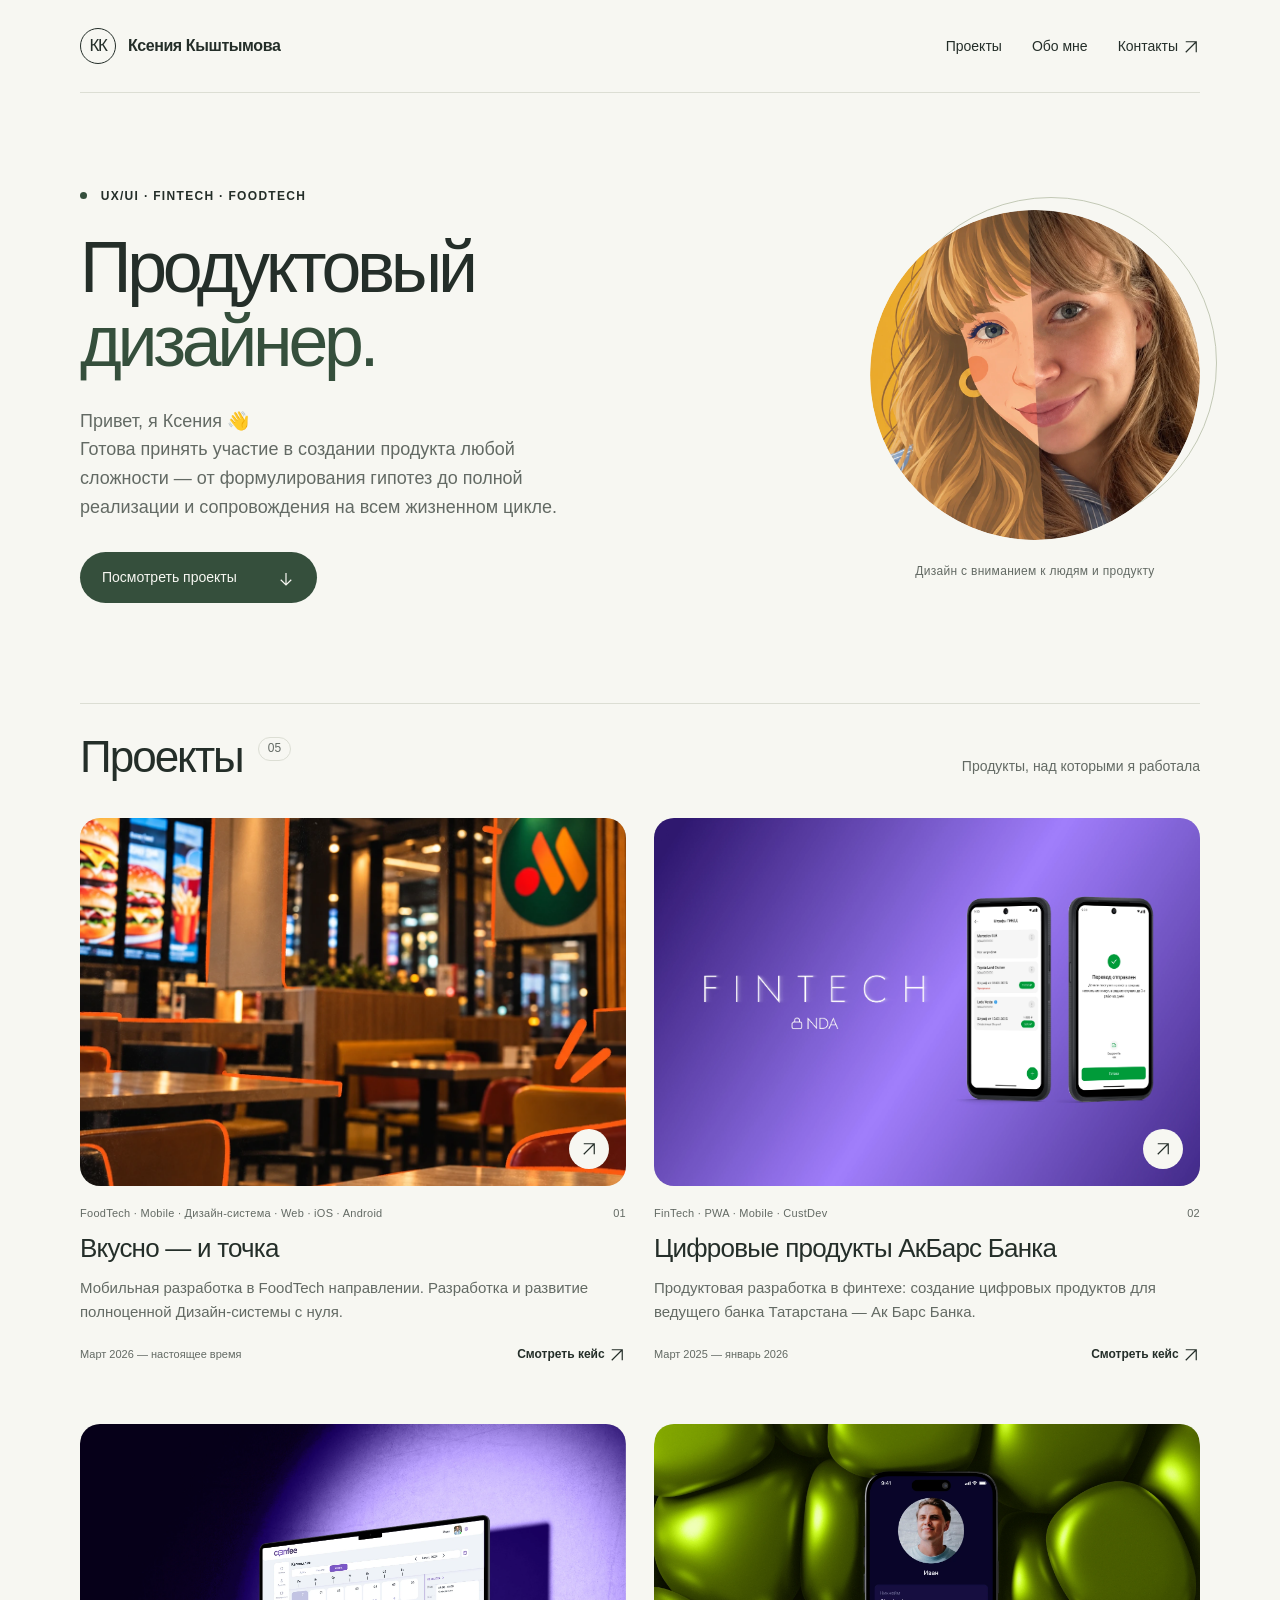
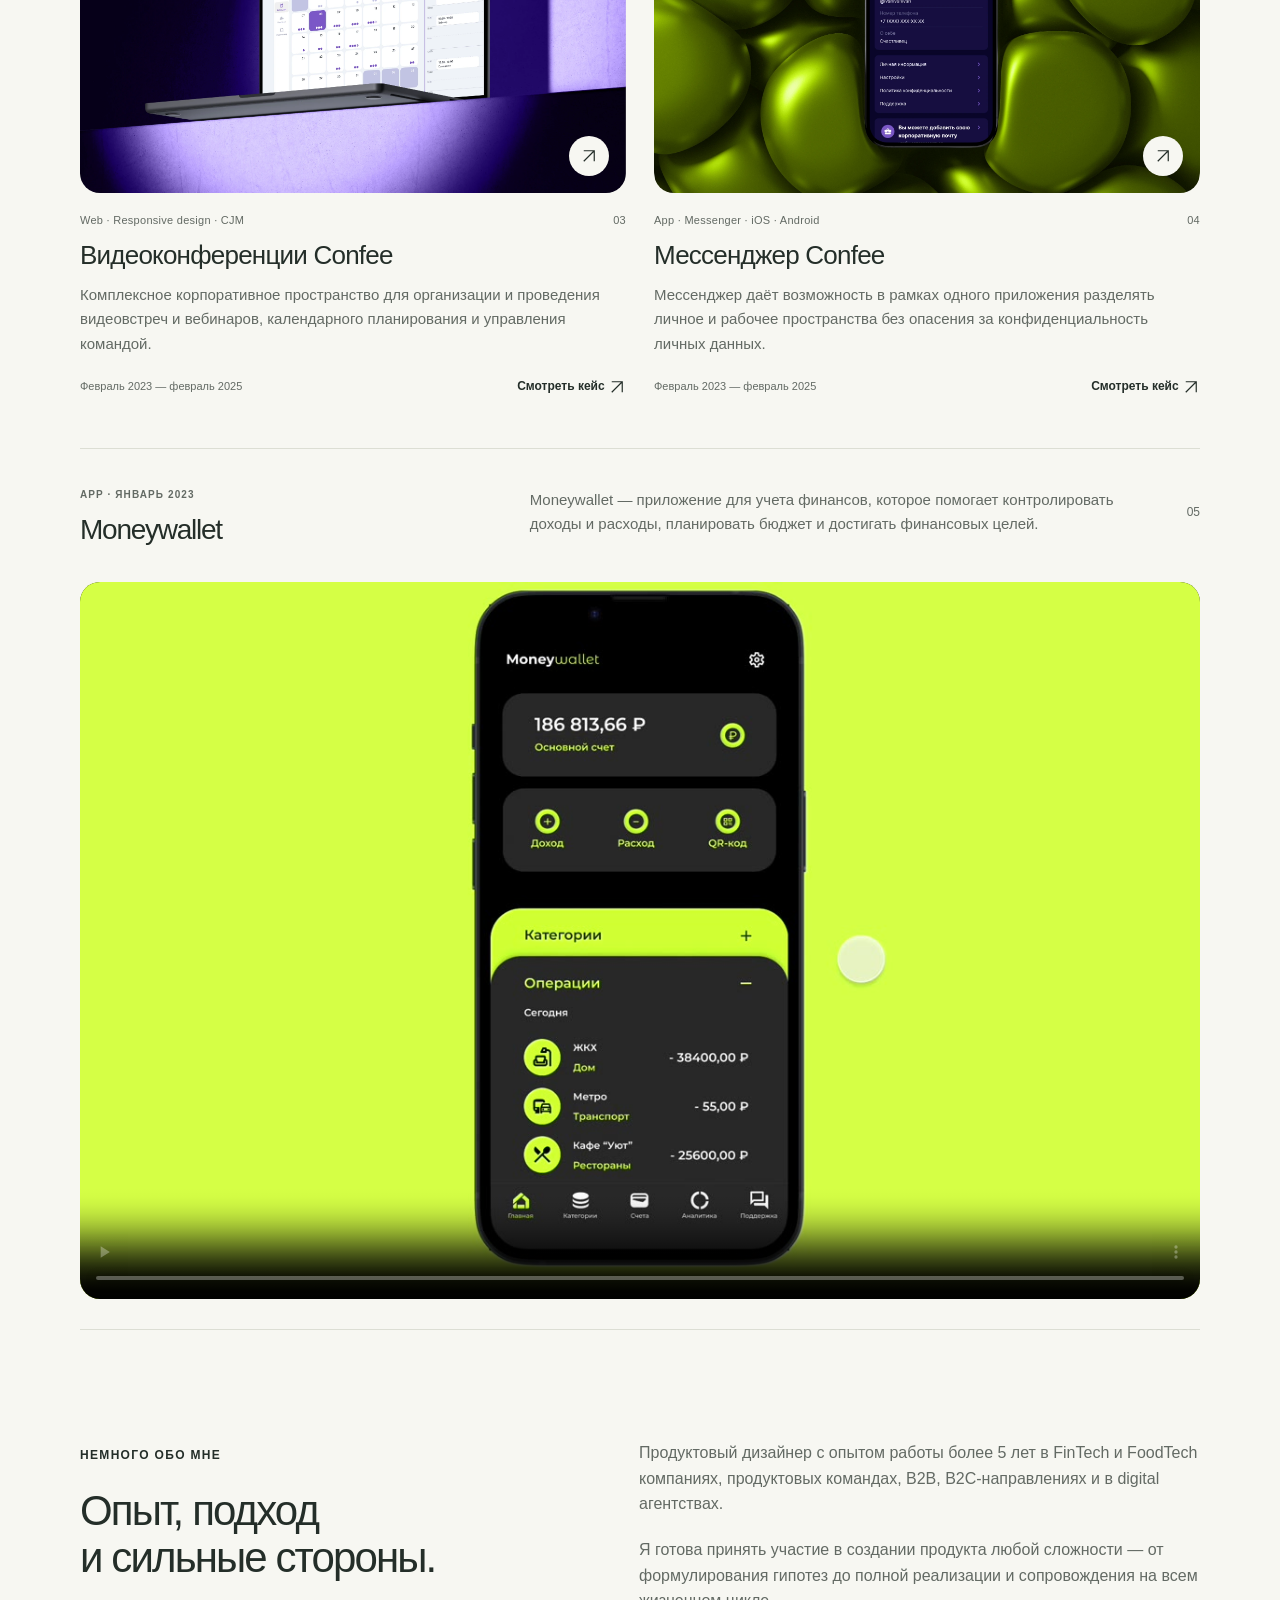
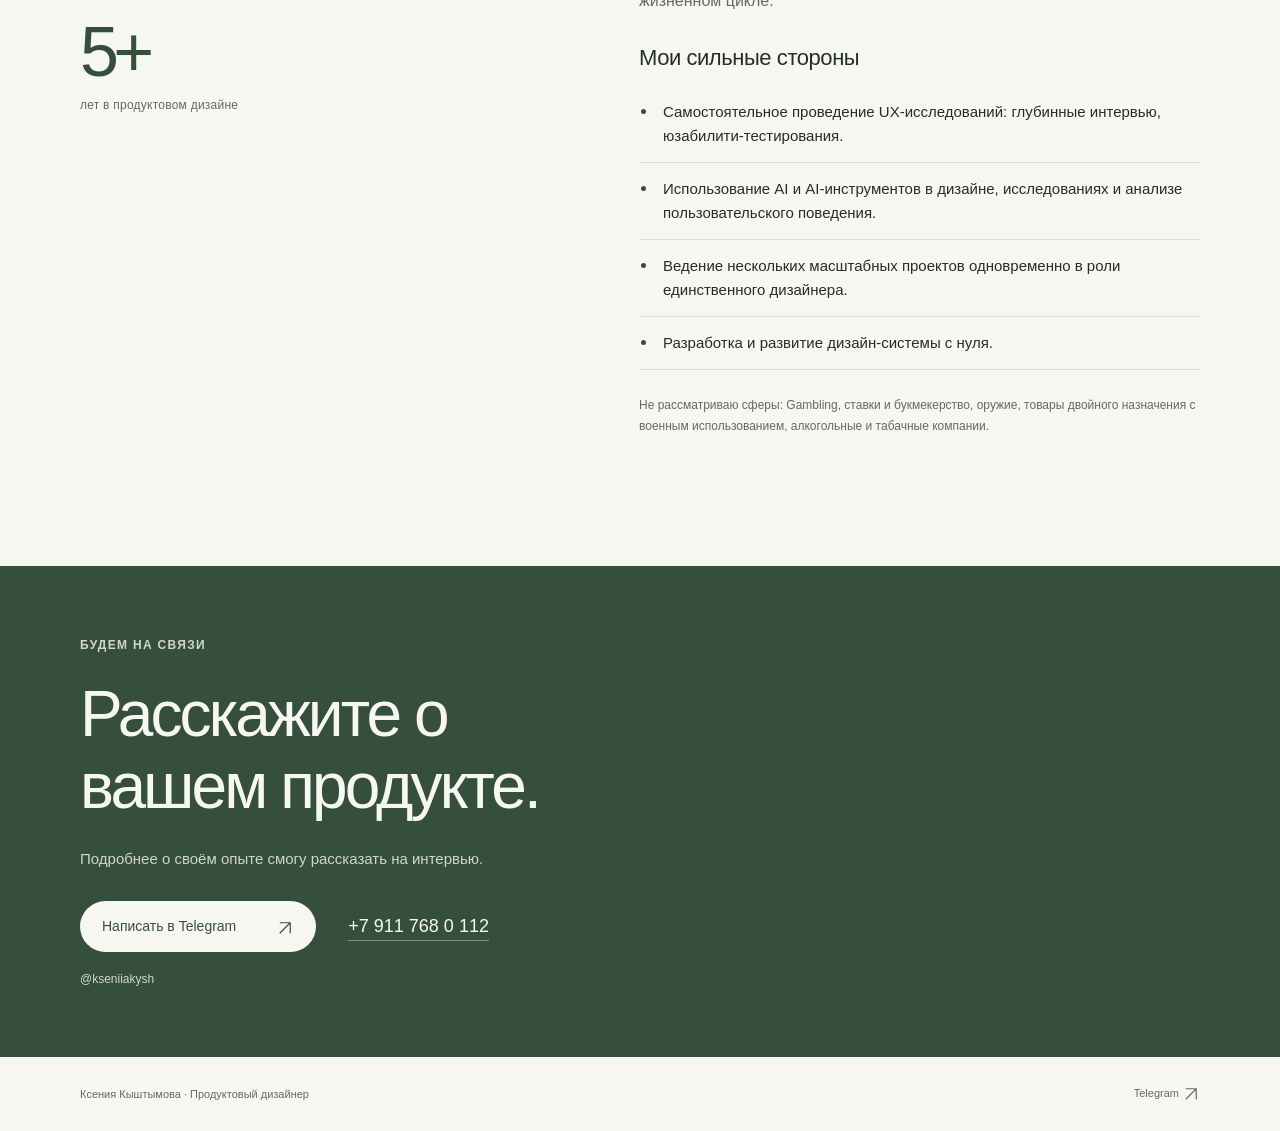
==== commit c35dca88: "Update index.html" ====
--- a/index.html
+++ b/index.html
@@ -92,7 +92,7 @@
   <section class="about wrap" id="about" aria-labelledby="about-title">
     <div class="about-heading"><span class="eyebrow">Немного обо мне</span><h2 id="about-title">Опыт, подход<br>и сильные стороны.</h2><p class="experience">5+ <span>лет в продуктовом дизайне</span></p></div>
     <div class="about-copy">
-      <p>Привет 👋 Я — продуктовый дизайнер с опытом работы более 5 лет в FinTech и FoodTech компаниях, продуктовых командах, B2B, B2C-направлениях и в digital агентствах.</p>
+      <p>Продуктовый дизайнер с опытом работы более 5 лет в FinTech и FoodTech компаниях, продуктовых командах, B2B, B2C-направлениях и в digital агентствах.</p>
       <p>Я готова принять участие в создании продукта любой сложности — от формулирования гипотез до полной реализации и сопровождения на всем жизненном цикле.</p>
       <h3>Мои сильные стороны</h3>
       <ul class="strengths">
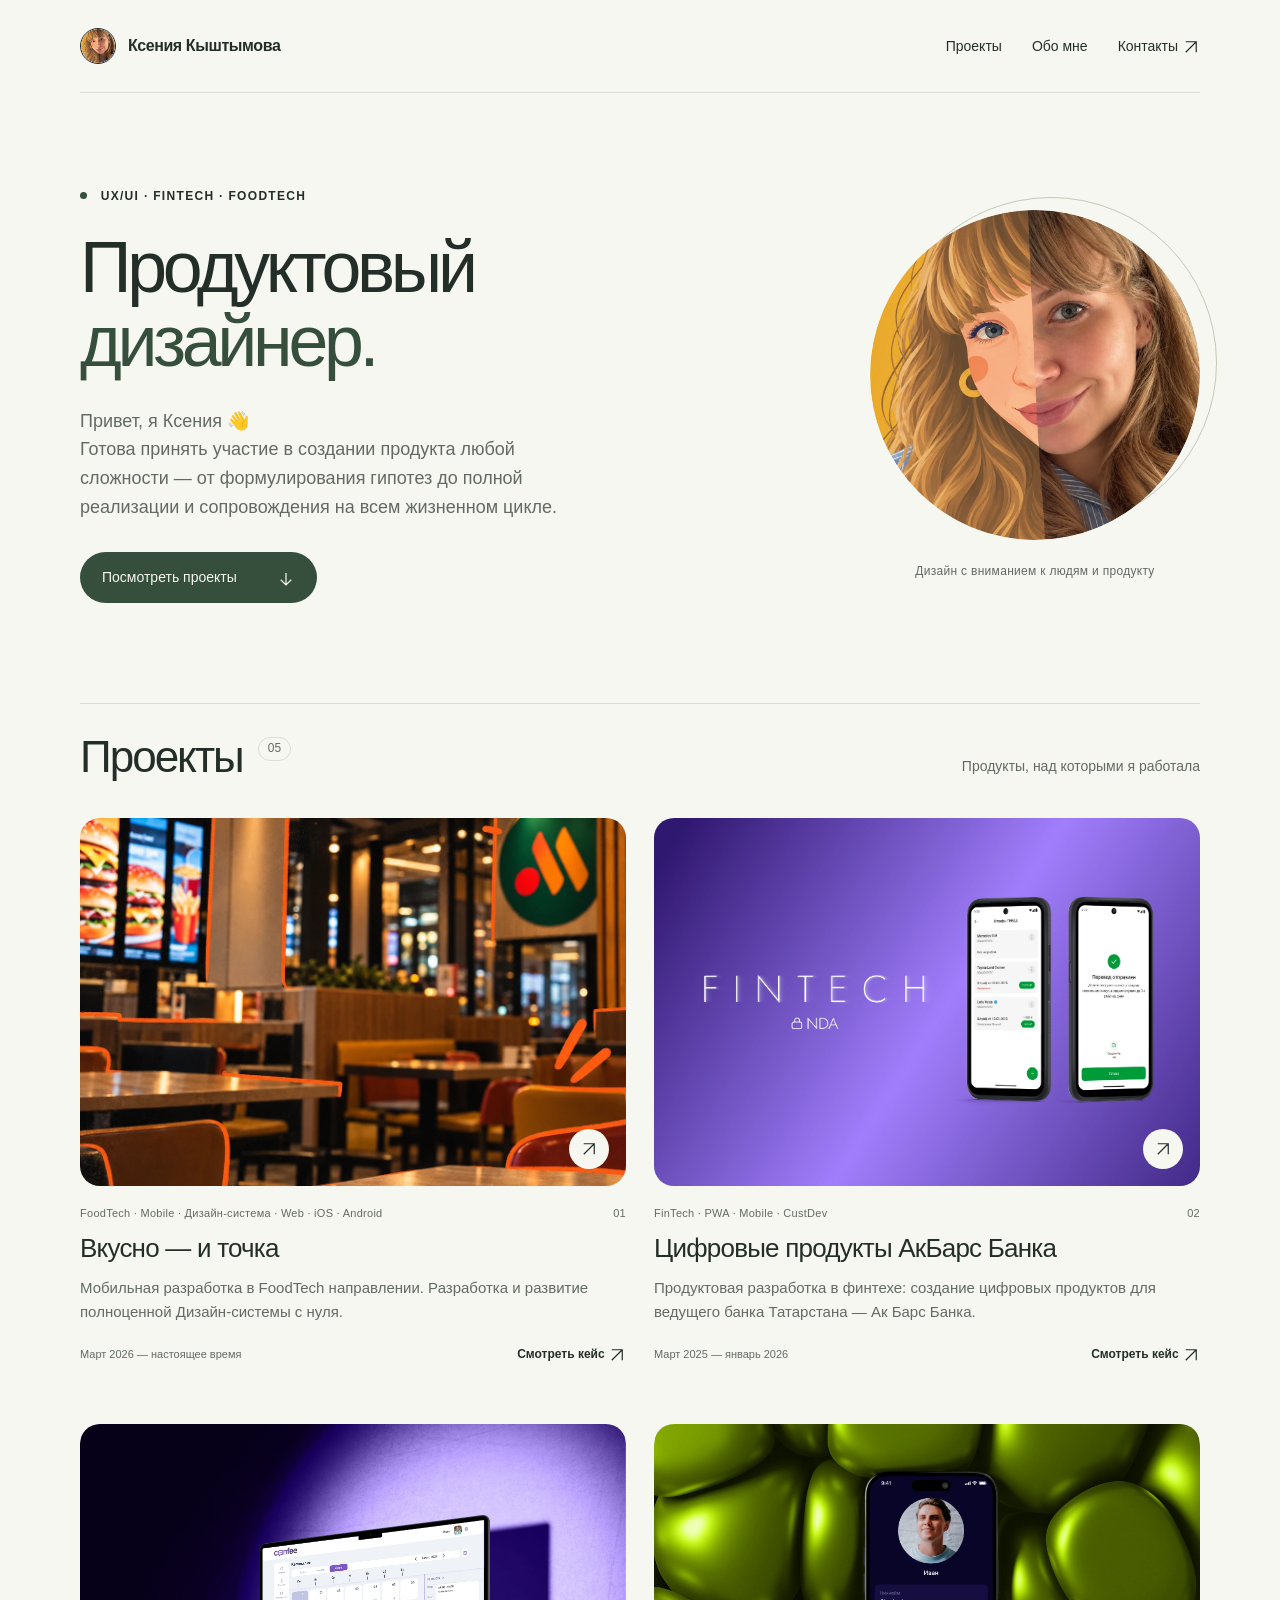
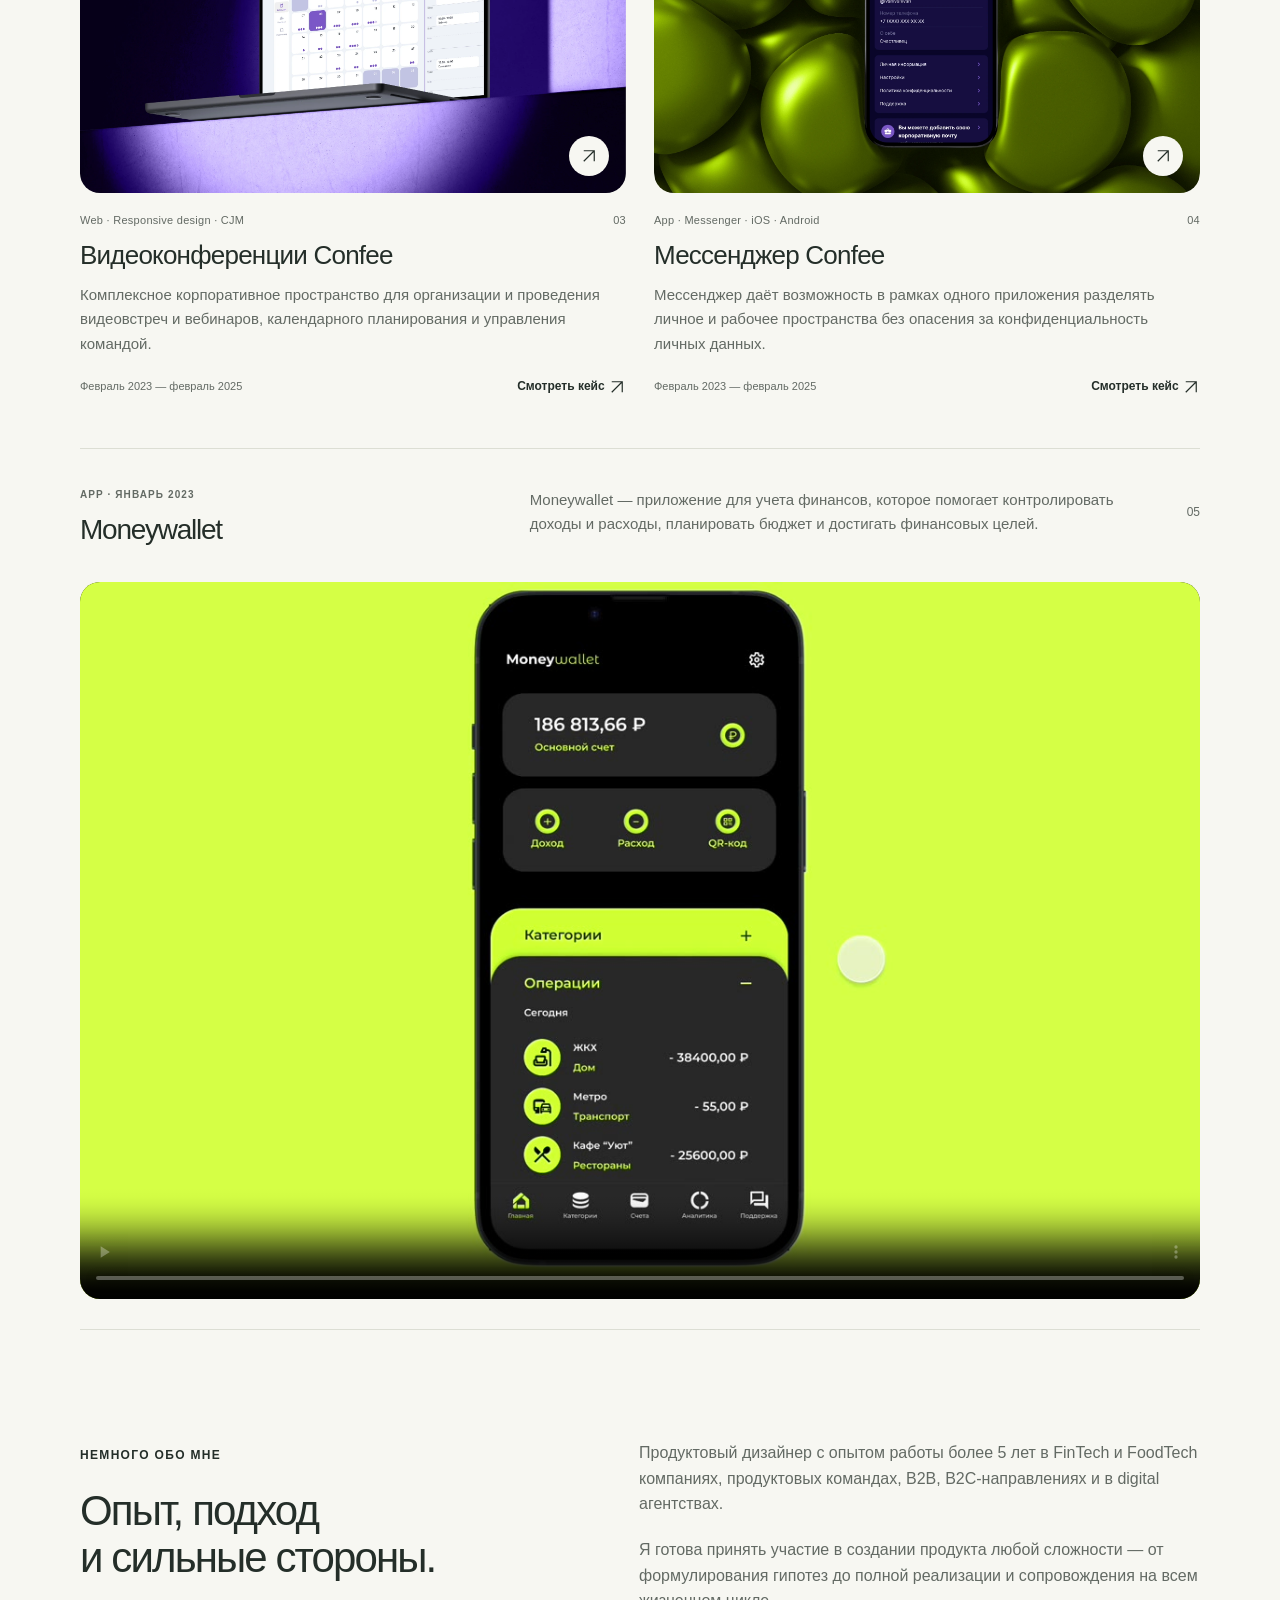
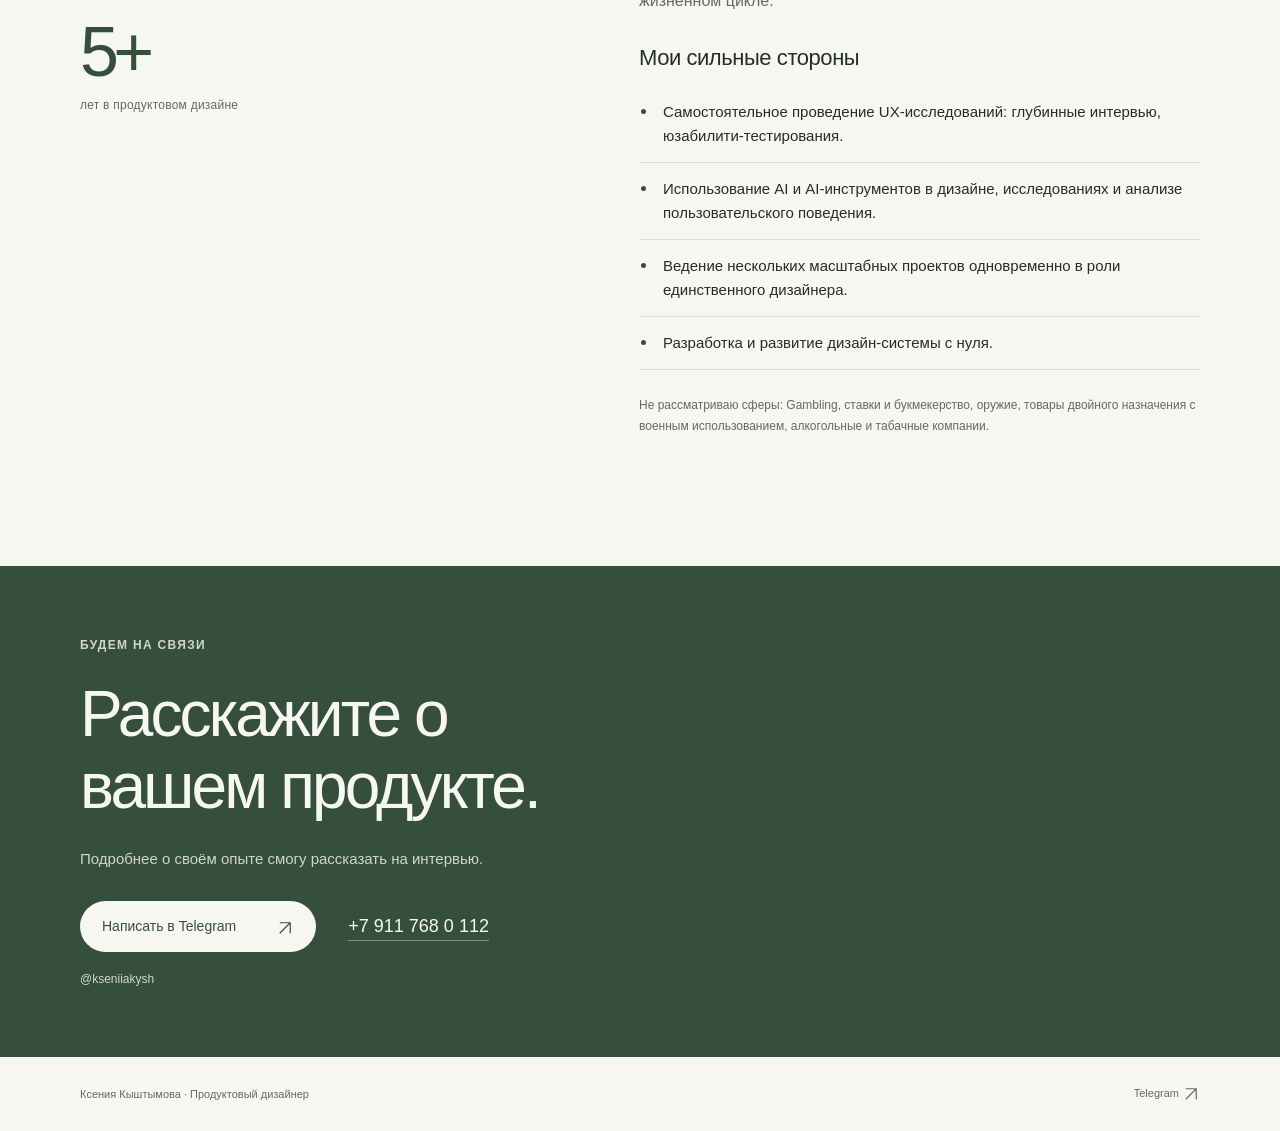
==== commit 876e1ca7: "Use portrait illustration for header logo and favicon" ====
--- a/index.html
+++ b/index.html
@@ -13,12 +13,12 @@
   <meta property="og:url" content="https://glebsly.github.io/ksushapd/">
   <meta property="og:image" content="https://glebsly.github.io/ksushapd/assets/social.jpg">
   <link rel="canonical" href="https://glebsly.github.io/ksushapd/">
-  <link rel="icon" href="assets/favicon.svg" type="image/svg+xml">
+  <link rel="icon" href="assets/favicon.png" type="image/png">
   <link rel="stylesheet" href="assets/style.css">
 </head><body>
 <a class="skip-link" href="#main">Перейти к содержимому</a>
 <header class="site-header wrap">
-  <a class="wordmark" href="index.html" aria-label="Ксения Кыштымова — на главную"><span class="monogram" aria-hidden="true">КК</span><span>Ксения Кыштымова</span></a>
+  <a class="wordmark" href="index.html" aria-label="Ксения Кыштымова — на главную"><span class="monogram" aria-hidden="true"><img src="assets/portrait-logo.png" alt="" width="36" height="36"></span><span>Ксения Кыштымова</span></a>
   <nav aria-label="Главная навигация">
     <a href="#projects">Проекты</a>
     <a href="#about">Обо мне</a>
--- a/assets/style.css
+++ b/assets/style.css
@@ -14,7 +14,8 @@
 .skip-link:focus{transform:translateY(0)}
 .site-header{display:flex;align-items:center;justify-content:space-between;gap:24px;padding-block:28px;border-bottom:1px solid var(--line)}
 .wordmark{display:flex;gap:12px;align-items:center;font-size:16px;font-weight:600;letter-spacing:-.025em}
-.monogram{display:grid;place-items:center;border:1px solid var(--ink);width:36px;height:36px;border-radius:50%;font-size:17px;letter-spacing:-.08em;font-weight:500}
+.monogram{display:block;border:1px solid var(--ink);width:36px;height:36px;border-radius:50%;overflow:hidden;flex-shrink:0}
+.monogram img{width:100%;height:100%;object-fit:cover;border-radius:50%}
 .site-header nav{display:flex;gap:30px;font-size:14px}
 .site-header nav a:hover{color:var(--green);text-decoration:underline;text-underline-offset:5px}
 .hero{display:grid;grid-template-columns:1.5fr 1fr;align-items:center;gap:64px;padding-block:94px 100px}
